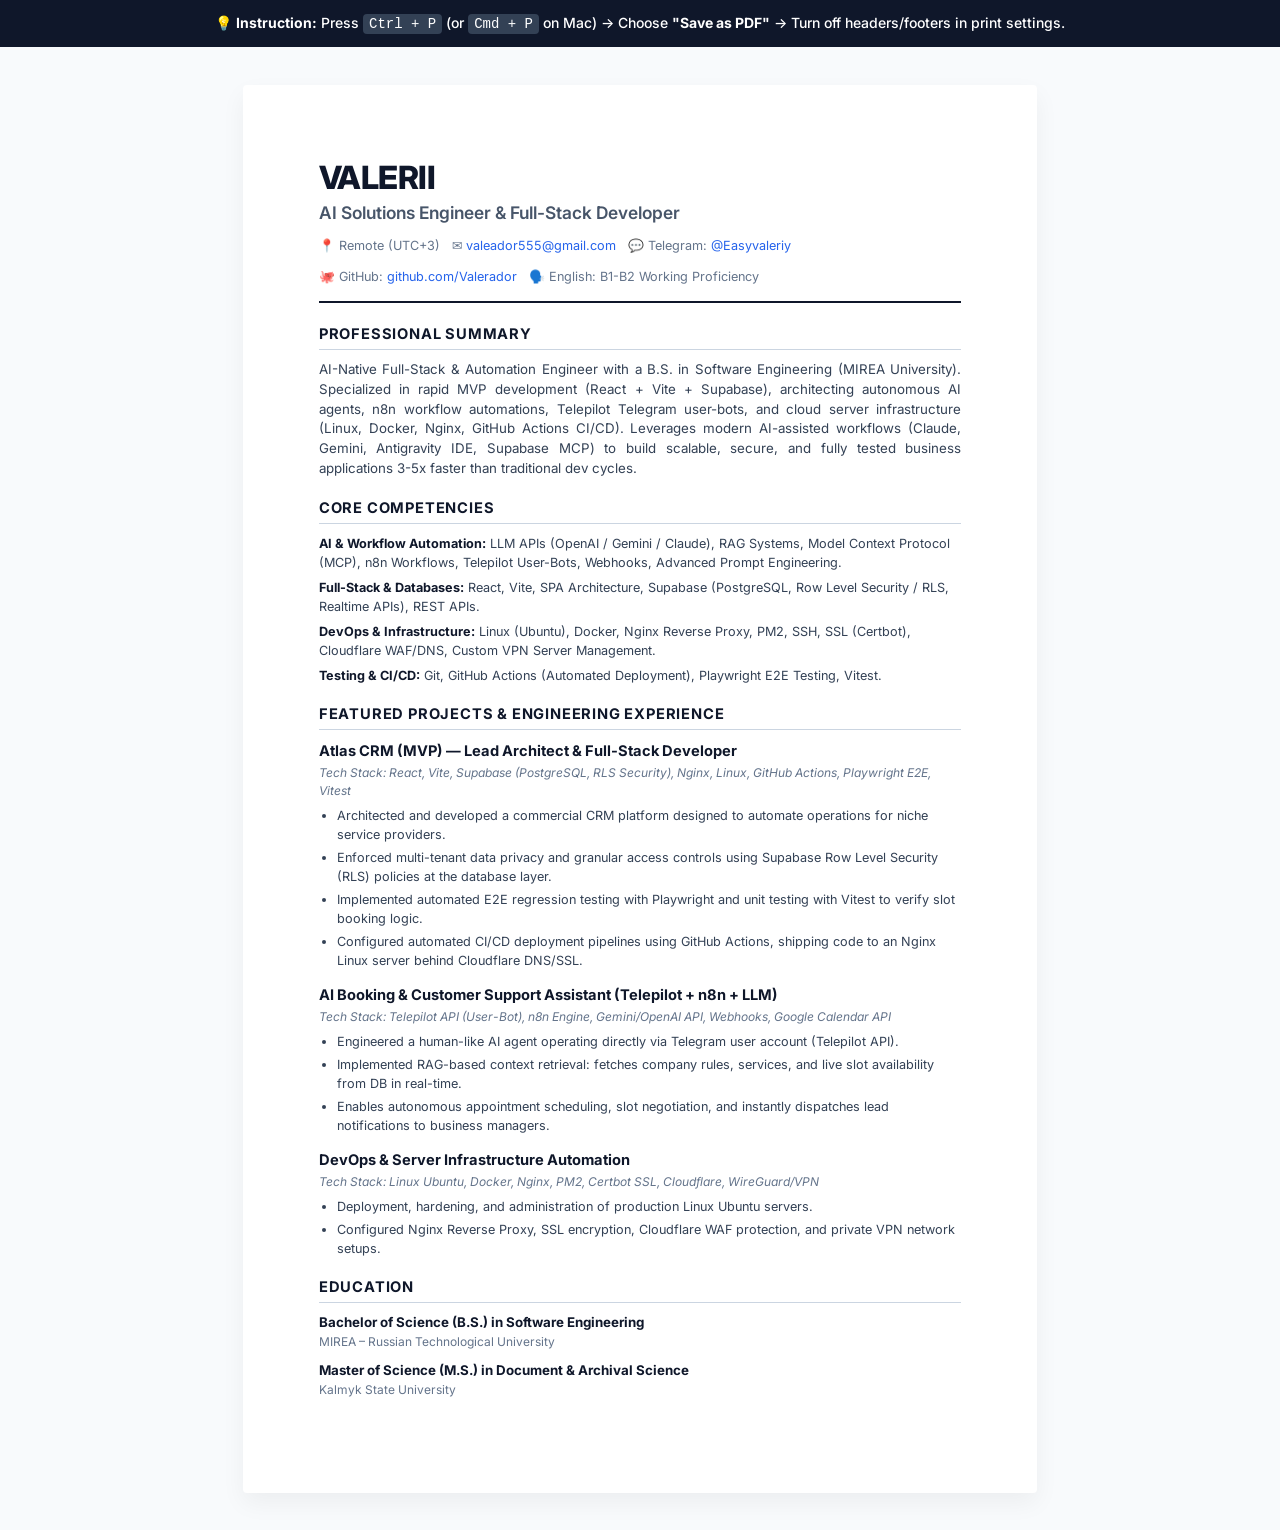
==== resume_printable.html @ de1f5f8e "feat: complete interactive portfolio website with 3D particle cube, black hole gravitational lensing" ====
<!DOCTYPE html>
<html lang="en">
<head>
    <meta charset="UTF-8">
    <meta name="viewport" content="width=device-width, initial-scale=1.0">
    <title>Valerii - AI Solutions & Automation Engineer CV</title>
    <!-- Google Fonts -->
    <link rel="preconnect" href="https://fonts.googleapis.com">
    <link rel="preconnect" href="https://fonts.gstatic.com" crossorigin>
    <link href="https://fonts.googleapis.com/css2?family=Inter:wght@400;500;600;700;800&display=swap" rel="stylesheet">
    <style>
        /* Base Styles for Screen & Print */
        * {
            box-sizing: border-box;
            margin: 0;
            padding: 0;
        }

        body {
            font-family: 'Inter', system-ui, -apple-system, sans-serif;
            color: #1E293B;
            background-color: #F8FAFC;
            line-height: 1.5;
            font-size: 10.5pt;
        }

        /* Printable Sheet Simulation on Screen */
        .page {
            width: 210mm;
            min-height: 297mm;
            padding: 20mm;
            margin: 10mm auto;
            background: #FFFFFF;
            box-shadow: 0 10px 25px rgba(0, 0, 0, 0.05);
            border-radius: 4px;
        }

        /* Header Section */
        .header {
            margin-bottom: 20px;
            border-bottom: 2px solid #0F172A;
            padding-bottom: 15px;
        }

        .name {
            font-size: 24pt;
            font-weight: 800;
            color: #0F172A;
            letter-spacing: -0.5px;
            line-height: 1.1;
        }

        .role {
            font-size: 13pt;
            font-weight: 600;
            color: #475569;
            margin-top: 4px;
        }

        .contact-bar {
            display: flex;
            flex-wrap: wrap;
            gap: 12px;
            font-size: 9.5pt;
            color: #64748B;
            margin-top: 10px;
        }

        .contact-item {
            display: flex;
            align-items: center;
            gap: 4px;
        }

        .contact-item a {
            color: #2563EB;
            text-decoration: none;
        }

        .contact-item a:hover {
            text-decoration: underline;
        }

        /* Sections */
        .section {
            margin-bottom: 18px;
        }

        .section-title {
            font-size: 11pt;
            font-weight: 700;
            text-transform: uppercase;
            letter-spacing: 0.8px;
            color: #0F172A;
            border-bottom: 1.5px solid #CBD5E1;
            padding-bottom: 4px;
            margin-bottom: 10px;
        }

        .summary-text {
            color: #334155;
            font-size: 10pt;
            text-align: justify;
        }

        /* Skills Grid */
        .skills-list {
            list-style: none;
            display: flex;
            flex-direction: column;
            gap: 6px;
        }

        .skills-list li {
            font-size: 9.5pt;
            color: #334155;
        }

        .skills-list strong {
            color: #0F172A;
        }

        /* Projects & Experience */
        .project-item {
            margin-bottom: 14px;
        }

        .project-header {
            display: flex;
            justify-content: space-between;
            align-items: baseline;
        }

        .project-title {
            font-size: 11pt;
            font-weight: 700;
            color: #0F172A;
        }

        .project-tech {
            font-size: 9pt;
            color: #64748B;
            font-style: italic;
            margin-top: 2px;
        }

        .project-bullets {
            margin-top: 6px;
            padding-left: 18px;
            color: #334155;
            font-size: 9.5pt;
        }

        .project-bullets li {
            margin-bottom: 4px;
        }

        /* Education */
        .edu-item {
            margin-bottom: 10px;
        }

        .edu-title {
            font-weight: 700;
            color: #0F172A;
            font-size: 10pt;
        }

        .edu-sub {
            color: #64748B;
            font-size: 9pt;
        }

        /* Print Specific Setup */
        @media print {
            body {
                background: none;
            }
            .page {
                width: 100%;
                margin: 0;
                padding: 12mm 15mm;
                box-shadow: none;
                border-radius: 0;
            }
            .no-print {
                display: none !important;
            }
        }
    </style>
</head>
<body>

    <!-- Printable Instructions Bar (hidden when printing) -->
    <div class="no-print" style="background: #0F172A; color: #FFFFFF; padding: 12px; text-align: center; font-size: 14px; font-weight: 500;">
        💡 <strong>Instruction:</strong> Press <kbd style="background: #334155; padding: 2px 6px; border-radius: 4px;">Ctrl + P</kbd> (or <kbd style="background: #334155; padding: 2px 6px; border-radius: 4px;">Cmd + P</kbd> on Mac) → Choose <strong>"Save as PDF"</strong> → Turn off headers/footers in print settings.
    </div>

    <div class="page">
        <!-- HEADER -->
        <header class="header">
            <h1 class="name">VALERII</h1>
            <div class="role">AI Solutions Engineer & Full-Stack Developer</div>
            <div class="contact-bar">
                <span class="contact-item">📍 Remote (UTC+3)</span>
                <span class="contact-item">✉️ <a href="mailto:valeador555@gmail.com">valeador555@gmail.com</a></span>
                <span class="contact-item">💬 Telegram: <a href="https://t.me/Easyvaleriy" target="_blank">@Easyvaleriy</a></span>
                <span class="contact-item">🐙 GitHub: <a href="https://github.com/Valerador" target="_blank">github.com/Valerador</a></span>
                <span class="contact-item">🗣️ English: B1-B2 Working Proficiency</span>
            </div>
        </header>

        <!-- SUMMARY -->
        <section class="section">
            <h2 class="section-title">Professional Summary</h2>
            <p class="summary-text">
                AI-Native Full-Stack & Automation Engineer with a B.S. in Software Engineering (MIREA University). Specialized in rapid MVP development (React + Vite + Supabase), architecting autonomous AI agents, n8n workflow automations, Telepilot Telegram user-bots, and cloud server infrastructure (Linux, Docker, Nginx, GitHub Actions CI/CD). Leverages modern AI-assisted workflows (Claude, Gemini, Antigravity IDE, Supabase MCP) to build scalable, secure, and fully tested business applications 3-5x faster than traditional dev cycles.
            </p>
        </section>

        <!-- COMPETENCIES -->
        <section class="section">
            <h2 class="section-title">Core Competencies</h2>
            <ul class="skills-list">
                <li><strong>AI & Workflow Automation:</strong> LLM APIs (OpenAI / Gemini / Claude), RAG Systems, Model Context Protocol (MCP), n8n Workflows, Telepilot User-Bots, Webhooks, Advanced Prompt Engineering.</li>
                <li><strong>Full-Stack & Databases:</strong> React, Vite, SPA Architecture, Supabase (PostgreSQL, Row Level Security / RLS, Realtime APIs), REST APIs.</li>
                <li><strong>DevOps & Infrastructure:</strong> Linux (Ubuntu), Docker, Nginx Reverse Proxy, PM2, SSH, SSL (Certbot), Cloudflare WAF/DNS, Custom VPN Server Management.</li>
                <li><strong>Testing & CI/CD:</strong> Git, GitHub Actions (Automated Deployment), Playwright E2E Testing, Vitest.</li>
            </ul>
        </section>

        <!-- PROJECTS & EXPERIENCE -->
        <section class="section">
            <h2 class="section-title">Featured Projects & Engineering Experience</h2>

            <div class="project-item">
                <div class="project-header">
                    <div class="project-title">Atlas CRM (MVP) — Lead Architect & Full-Stack Developer</div>
                </div>
                <div class="project-tech">Tech Stack: React, Vite, Supabase (PostgreSQL, RLS Security), Nginx, Linux, GitHub Actions, Playwright E2E, Vitest</div>
                <ul class="project-bullets">
                    <li>Architected and developed a commercial CRM platform designed to automate operations for niche service providers.</li>
                    <li>Enforced multi-tenant data privacy and granular access controls using Supabase Row Level Security (RLS) policies at the database layer.</li>
                    <li>Implemented automated E2E regression testing with Playwright and unit testing with Vitest to verify slot booking logic.</li>
                    <li>Configured automated CI/CD deployment pipelines using GitHub Actions, shipping code to an Nginx Linux server behind Cloudflare DNS/SSL.</li>
                </ul>
            </div>

            <div class="project-item">
                <div class="project-header">
                    <div class="project-title">AI Booking & Customer Support Assistant (Telepilot + n8n + LLM)</div>
                </div>
                <div class="project-tech">Tech Stack: Telepilot API (User-Bot), n8n Engine, Gemini/OpenAI API, Webhooks, Google Calendar API</div>
                <ul class="project-bullets">
                    <li>Engineered a human-like AI agent operating directly via Telegram user account (Telepilot API).</li>
                    <li>Implemented RAG-based context retrieval: fetches company rules, services, and live slot availability from DB in real-time.</li>
                    <li>Enables autonomous appointment scheduling, slot negotiation, and instantly dispatches lead notifications to business managers.</li>
                </ul>
            </div>

            <div class="project-item">
                <div class="project-header">
                    <div class="project-title">DevOps & Server Infrastructure Automation</div>
                </div>
                <div class="project-tech">Tech Stack: Linux Ubuntu, Docker, Nginx, PM2, Certbot SSL, Cloudflare, WireGuard/VPN</div>
                <ul class="project-bullets">
                    <li>Deployment, hardening, and administration of production Linux Ubuntu servers.</li>
                    <li>Configured Nginx Reverse Proxy, SSL encryption, Cloudflare WAF protection, and private VPN network setups.</li>
                </ul>
            </div>
        </section>

        <!-- EDUCATION -->
        <section class="section">
            <h2 class="section-title">Education</h2>
            <div class="edu-item">
                <div class="edu-title">Bachelor of Science (B.S.) in Software Engineering</div>
                <div class="edu-sub">MIREA – Russian Technological University</div>
            </div>
            <div class="edu-item">
                <div class="edu-title">Master of Science (M.S.) in Document & Archival Science</div>
                <div class="edu-sub">Kalmyk State University</div>
            </div>
        </section>
    </div>

</body>
</html>
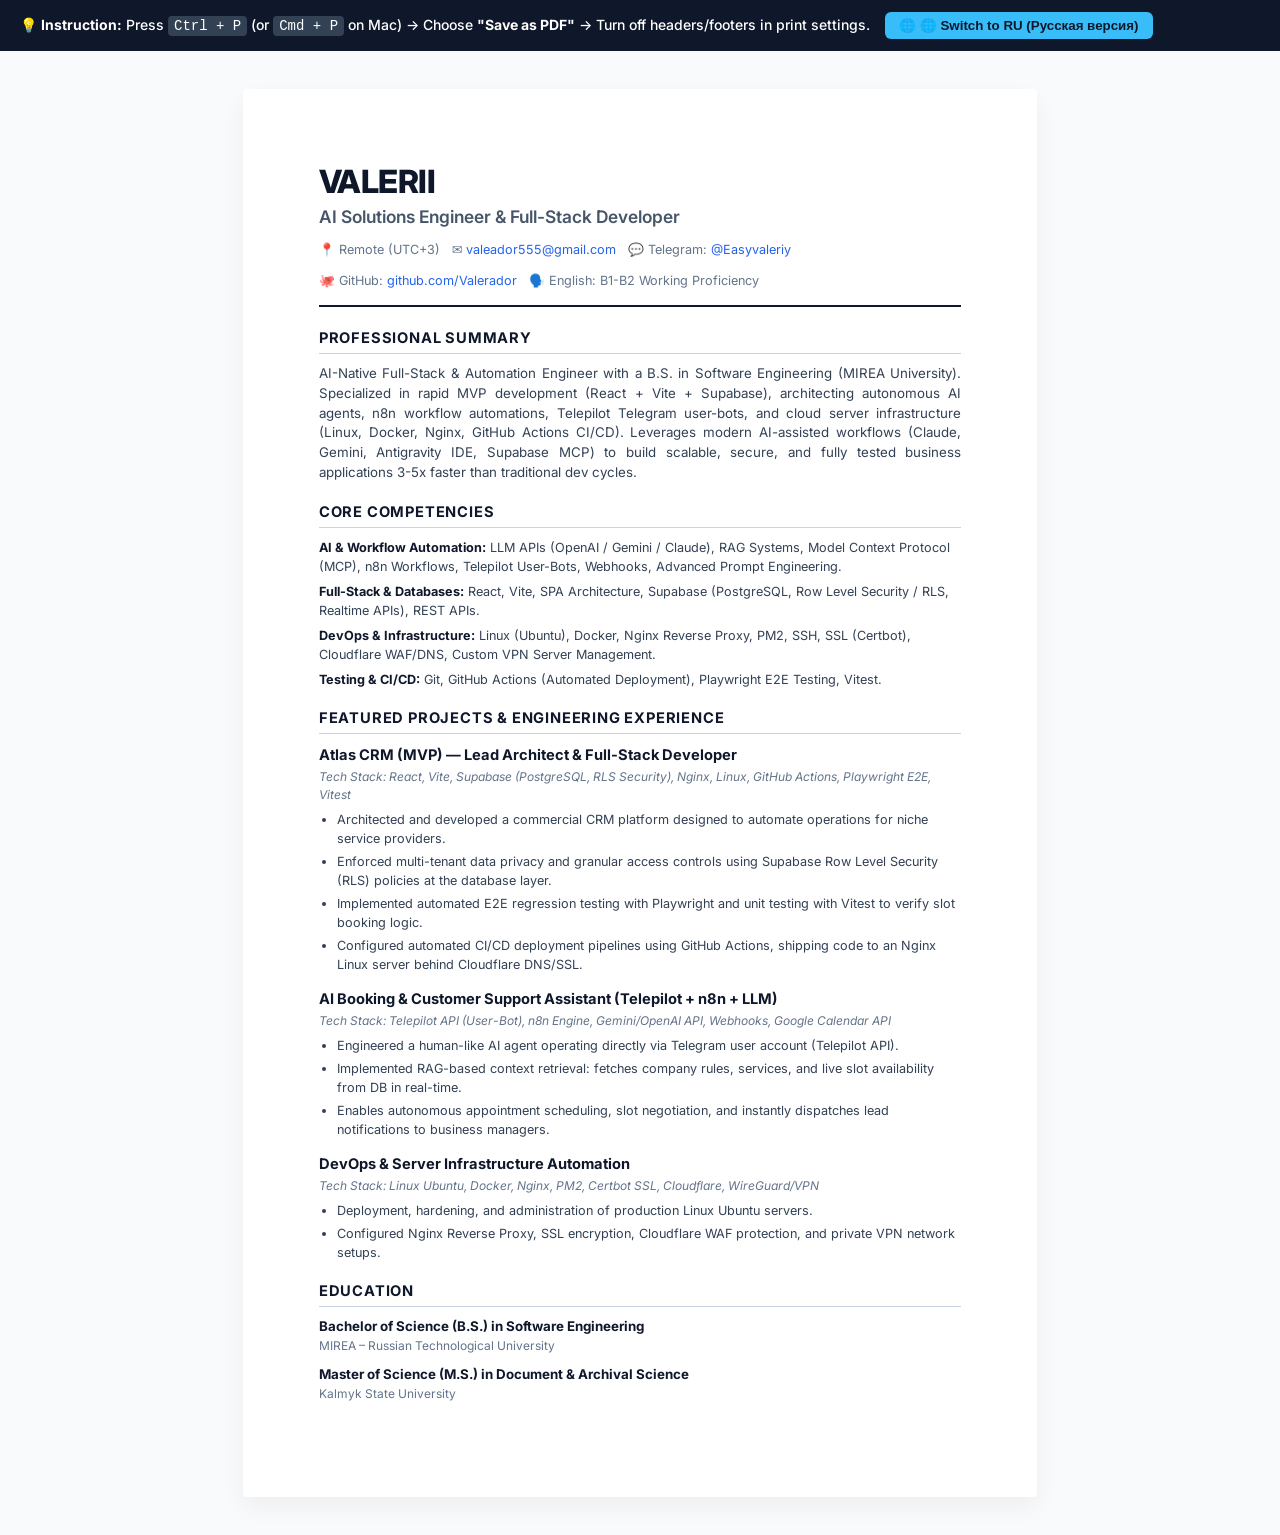
==== commit f1e49e74: "feat(cv): make PDF printable resume language dynamic based on site language (RU/EN)" ====
--- a/resume_printable.html
+++ b/resume_printable.html
@@ -3,7 +3,7 @@
 <head>
     <meta charset="UTF-8">
     <meta name="viewport" content="width=device-width, initial-scale=1.0">
-    <title>Valerii - AI Solutions & Automation Engineer CV</title>
+    <title>Valerii - AI Solutions & Full-Stack Engineer CV</title>
     <!-- Google Fonts -->
     <link rel="preconnect" href="https://fonts.googleapis.com">
     <link rel="preconnect" href="https://fonts.gstatic.com" crossorigin>
@@ -191,37 +191,42 @@
 </head>
 <body>
 
-    <!-- Printable Instructions Bar (hidden when printing) -->
-    <div class="no-print" style="background: #0F172A; color: #FFFFFF; padding: 12px; text-align: center; font-size: 14px; font-weight: 500;">
-        💡 <strong>Instruction:</strong> Press <kbd style="background: #334155; padding: 2px 6px; border-radius: 4px;">Ctrl + P</kbd> (or <kbd style="background: #334155; padding: 2px 6px; border-radius: 4px;">Cmd + P</kbd> on Mac) → Choose <strong>"Save as PDF"</strong> → Turn off headers/footers in print settings.
+    <!-- Printable Instructions & Language Bar (hidden when printing) -->
+    <div class="no-print" style="background: #0F172A; color: #FFFFFF; padding: 12px 20px; display: flex; align-items: center; justify-between: space-between; gap: 15px; font-size: 14px; font-weight: 500;">
+        <div id="print-instruction">
+            💡 <strong>Instruction:</strong> Press <kbd style="background: #334155; padding: 2px 6px; border-radius: 4px;">Ctrl + P</kbd> (or <kbd style="background: #334155; padding: 2px 6px; border-radius: 4px;">Cmd + P</kbd> on Mac) → Choose <strong>"Save as PDF"</strong> → Turn off headers/footers in print settings.
+        </div>
+        <button onclick="toggleCvLanguage()" style="background: #38BDF8; color: #0F172A; border: none; padding: 6px 14px; border-radius: 6px; font-weight: 700; cursor: pointer; white-space: nowrap; transition: opacity 0.2s;">
+            🌐 <span id="cv-lang-btn-text">Language: EN (Switch to RU)</span>
+        </button>
     </div>
 
     <div class="page">
         <!-- HEADER -->
         <header class="header">
-            <h1 class="name">VALERII</h1>
-            <div class="role">AI Solutions Engineer & Full-Stack Developer</div>
+            <h1 class="name" id="cv-name">VALERII</h1>
+            <div class="role" id="cv-role">AI Solutions Engineer & Full-Stack Developer</div>
             <div class="contact-bar">
-                <span class="contact-item">📍 Remote (UTC+3)</span>
+                <span class="contact-item" id="cv-location">📍 Remote (UTC+3)</span>
                 <span class="contact-item">✉️ <a href="mailto:valeador555@gmail.com">valeador555@gmail.com</a></span>
                 <span class="contact-item">💬 Telegram: <a href="https://t.me/Easyvaleriy" target="_blank">@Easyvaleriy</a></span>
                 <span class="contact-item">🐙 GitHub: <a href="https://github.com/Valerador" target="_blank">github.com/Valerador</a></span>
-                <span class="contact-item">🗣️ English: B1-B2 Working Proficiency</span>
+                <span class="contact-item" id="cv-lang-prof">🗣️ English: B1-B2 Working Proficiency</span>
             </div>
         </header>
 
         <!-- SUMMARY -->
         <section class="section">
-            <h2 class="section-title">Professional Summary</h2>
-            <p class="summary-text">
+            <h2 class="section-title" id="cv-stitle-summary">Professional Summary</h2>
+            <p class="summary-text" id="cv-summary-text">
                 AI-Native Full-Stack & Automation Engineer with a B.S. in Software Engineering (MIREA University). Specialized in rapid MVP development (React + Vite + Supabase), architecting autonomous AI agents, n8n workflow automations, Telepilot Telegram user-bots, and cloud server infrastructure (Linux, Docker, Nginx, GitHub Actions CI/CD). Leverages modern AI-assisted workflows (Claude, Gemini, Antigravity IDE, Supabase MCP) to build scalable, secure, and fully tested business applications 3-5x faster than traditional dev cycles.
             </p>
         </section>
 
         <!-- COMPETENCIES -->
         <section class="section">
-            <h2 class="section-title">Core Competencies</h2>
-            <ul class="skills-list">
+            <h2 class="section-title" id="cv-stitle-comp">Core Competencies</h2>
+            <ul class="skills-list" id="cv-skills-list">
                 <li><strong>AI & Workflow Automation:</strong> LLM APIs (OpenAI / Gemini / Claude), RAG Systems, Model Context Protocol (MCP), n8n Workflows, Telepilot User-Bots, Webhooks, Advanced Prompt Engineering.</li>
                 <li><strong>Full-Stack & Databases:</strong> React, Vite, SPA Architecture, Supabase (PostgreSQL, Row Level Security / RLS, Realtime APIs), REST APIs.</li>
                 <li><strong>DevOps & Infrastructure:</strong> Linux (Ubuntu), Docker, Nginx Reverse Proxy, PM2, SSH, SSL (Certbot), Cloudflare WAF/DNS, Custom VPN Server Management.</li>
@@ -231,14 +236,14 @@
 
         <!-- PROJECTS & EXPERIENCE -->
         <section class="section">
-            <h2 class="section-title">Featured Projects & Engineering Experience</h2>
+            <h2 class="section-title" id="cv-stitle-projects">Featured Projects & Engineering Experience</h2>
 
             <div class="project-item">
                 <div class="project-header">
-                    <div class="project-title">Atlas CRM (MVP) — Lead Architect & Full-Stack Developer</div>
-                </div>
-                <div class="project-tech">Tech Stack: React, Vite, Supabase (PostgreSQL, RLS Security), Nginx, Linux, GitHub Actions, Playwright E2E, Vitest</div>
-                <ul class="project-bullets">
+                    <div class="project-title" id="cv-p1-title">Atlas CRM (MVP) — Lead Architect & Full-Stack Developer</div>
+                </div>
+                <div class="project-tech" id="cv-p1-tech">Tech Stack: React, Vite, Supabase (PostgreSQL, RLS Security), Nginx, Linux, GitHub Actions, Playwright E2E, Vitest</div>
+                <ul class="project-bullets" id="cv-p1-bullets">
                     <li>Architected and developed a commercial CRM platform designed to automate operations for niche service providers.</li>
                     <li>Enforced multi-tenant data privacy and granular access controls using Supabase Row Level Security (RLS) policies at the database layer.</li>
                     <li>Implemented automated E2E regression testing with Playwright and unit testing with Vitest to verify slot booking logic.</li>
@@ -248,10 +253,10 @@
 
             <div class="project-item">
                 <div class="project-header">
-                    <div class="project-title">AI Booking & Customer Support Assistant (Telepilot + n8n + LLM)</div>
-                </div>
-                <div class="project-tech">Tech Stack: Telepilot API (User-Bot), n8n Engine, Gemini/OpenAI API, Webhooks, Google Calendar API</div>
-                <ul class="project-bullets">
+                    <div class="project-title" id="cv-p2-title">AI Booking & Customer Support Assistant (Telepilot + n8n + LLM)</div>
+                </div>
+                <div class="project-tech" id="cv-p2-tech">Tech Stack: Telepilot API (User-Bot), n8n Engine, Gemini/OpenAI API, Webhooks, Google Calendar API</div>
+                <ul class="project-bullets" id="cv-p2-bullets">
                     <li>Engineered a human-like AI agent operating directly via Telegram user account (Telepilot API).</li>
                     <li>Implemented RAG-based context retrieval: fetches company rules, services, and live slot availability from DB in real-time.</li>
                     <li>Enables autonomous appointment scheduling, slot negotiation, and instantly dispatches lead notifications to business managers.</li>
@@ -260,10 +265,10 @@
 
             <div class="project-item">
                 <div class="project-header">
-                    <div class="project-title">DevOps & Server Infrastructure Automation</div>
-                </div>
-                <div class="project-tech">Tech Stack: Linux Ubuntu, Docker, Nginx, PM2, Certbot SSL, Cloudflare, WireGuard/VPN</div>
-                <ul class="project-bullets">
+                    <div class="project-title" id="cv-p3-title">DevOps & Server Infrastructure Automation</div>
+                </div>
+                <div class="project-tech" id="cv-p3-tech">Tech Stack: Linux Ubuntu, Docker, Nginx, PM2, Certbot SSL, Cloudflare, WireGuard/VPN</div>
+                <ul class="project-bullets" id="cv-p3-bullets">
                     <li>Deployment, hardening, and administration of production Linux Ubuntu servers.</li>
                     <li>Configured Nginx Reverse Proxy, SSL encryption, Cloudflare WAF protection, and private VPN network setups.</li>
                 </ul>
@@ -272,17 +277,169 @@
 
         <!-- EDUCATION -->
         <section class="section">
-            <h2 class="section-title">Education</h2>
-            <div class="edu-item">
-                <div class="edu-title">Bachelor of Science (B.S.) in Software Engineering</div>
-                <div class="edu-sub">MIREA – Russian Technological University</div>
-            </div>
-            <div class="edu-item">
-                <div class="edu-title">Master of Science (M.S.) in Document & Archival Science</div>
-                <div class="edu-sub">Kalmyk State University</div>
+            <h2 class="section-title" id="cv-stitle-edu">Education</h2>
+            <div id="cv-edu-content">
+                <div class="edu-item">
+                    <div class="edu-title">Bachelor of Science (B.S.) in Software Engineering</div>
+                    <div class="edu-sub">MIREA – Russian Technological University</div>
+                </div>
+                <div class="edu-item">
+                    <div class="edu-title">Master of Science (M.S.) in Document & Archival Science</div>
+                    <div class="edu-sub">Kalmyk State University</div>
+                </div>
             </div>
         </section>
     </div>
 
+    <script>
+        const cvData = {
+            EN: {
+                title: "Valerii - AI Solutions & Full-Stack Engineer CV",
+                printInst: '💡 <strong>Instruction:</strong> Press <kbd style="background: #334155; padding: 2px 6px; border-radius: 4px;">Ctrl + P</kbd> (or <kbd style="background: #334155; padding: 2px 6px; border-radius: 4px;">Cmd + P</kbd> on Mac) → Choose <strong>"Save as PDF"</strong> → Turn off headers/footers in print settings.',
+                btnText: '🌐 Switch to RU (Русская версия)',
+                name: 'VALERII',
+                role: 'AI Solutions Engineer & Full-Stack Developer',
+                location: '📍 Remote (UTC+3)',
+                langProf: '🗣️ English: B1-B2 Working Proficiency',
+                stitleSummary: 'Professional Summary',
+                summaryText: 'AI-Native Full-Stack & Automation Engineer with a B.S. in Software Engineering (MIREA University). Specialized in rapid MVP development (React + Vite + Supabase), architecting autonomous AI agents, n8n workflow automations, Telepilot Telegram user-bots, and cloud server infrastructure (Linux, Docker, Nginx, GitHub Actions CI/CD). Leverages modern AI-assisted workflows (Claude, Gemini, Antigravity IDE, Supabase MCP) to build scalable, secure, and fully tested business applications 3-5x faster than traditional dev cycles.',
+                stitleComp: 'Core Competencies',
+                skills: [
+                    '<strong>AI & Workflow Automation:</strong> LLM APIs (OpenAI / Gemini / Claude), RAG Systems, Model Context Protocol (MCP), n8n Workflows, Telepilot User-Bots, Webhooks, Advanced Prompt Engineering.',
+                    '<strong>Full-Stack & Databases:</strong> React, Vite, SPA Architecture, Supabase (PostgreSQL, Row Level Security / RLS, Realtime APIs), REST APIs.',
+                    '<strong>DevOps & Infrastructure:</strong> Linux (Ubuntu), Docker, Nginx Reverse Proxy, PM2, SSH, SSL (Certbot), Cloudflare WAF/DNS, Custom VPN Server Management.',
+                    '<strong>Testing & CI/CD:</strong> Git, GitHub Actions (Automated Deployment), Playwright E2E Testing, Vitest.'
+                ],
+                stitleProjects: 'Featured Projects & Engineering Experience',
+                p1Title: 'Atlas CRM (MVP) — Lead Architect & Full-Stack Developer',
+                p1Tech: 'Tech Stack: React, Vite, Supabase (PostgreSQL, RLS Security), Nginx, Linux, GitHub Actions, Playwright E2E, Vitest',
+                p1Bullets: [
+                    'Architected and developed a commercial CRM platform designed to automate operations for niche service providers.',
+                    'Enforced multi-tenant data privacy and granular access controls using Supabase Row Level Security (RLS) policies at the database layer.',
+                    'Implemented automated E2E regression testing with Playwright and unit testing with Vitest to verify slot booking logic.',
+                    'Configured automated CI/CD deployment pipelines using GitHub Actions, shipping code to an Nginx Linux server behind Cloudflare DNS/SSL.'
+                ],
+                p2Title: 'AI Booking & Customer Support Assistant (Telepilot + n8n + LLM)',
+                p2Tech: 'Tech Stack: Telepilot API (User-Bot), n8n Engine, Gemini/OpenAI API, Webhooks, Google Calendar API',
+                p2Bullets: [
+                    'Engineered a human-like AI agent operating directly via Telegram user account (Telepilot API).',
+                    'Implemented RAG-based context retrieval: fetches company rules, services, and live slot availability from DB in real-time.',
+                    'Enables autonomous appointment scheduling, slot negotiation, and instantly dispatches lead notifications to business managers.'
+                ],
+                p3Title: 'DevOps & Server Infrastructure Automation',
+                p3Tech: 'Tech Stack: Linux Ubuntu, Docker, Nginx, PM2, Certbot SSL, Cloudflare, WireGuard/VPN',
+                p3Bullets: [
+                    'Deployment, hardening, and administration of production Linux Ubuntu servers.',
+                    'Configured Nginx Reverse Proxy, SSL encryption, Cloudflare WAF protection, and private VPN network setups.'
+                ],
+                stitleEdu: 'Education',
+                edu: [
+                    { title: 'Bachelor of Science (B.S.) in Software Engineering', sub: 'MIREA – Russian Technological University' },
+                    { title: 'Master of Science (M.S.) in Document & Archival Science', sub: 'Kalmyk State University' }
+                ]
+            },
+            RU: {
+                title: "Валерий - AI & Full-Stack Разработчик Резюме CV",
+                printInst: '💡 <strong>Инструкция:</strong> Нажмите <kbd style="background: #334155; padding: 2px 6px; border-radius: 4px;">Ctrl + P</kbd> (или <kbd style="background: #334155; padding: 2px 6px; border-radius: 4px;">Cmd + P</kbd> на Mac) → Выберите <strong>"Сохранить как PDF"</strong> → Отключите верхние/нижние колонтитулы.',
+                btnText: '🌐 Switch to EN (English version)',
+                name: 'ВАЛЕРИЙ',
+                role: 'AI Solutions Engineer & Full-Stack Разработчик',
+                location: '📍 Удаленно (UTC+3)',
+                langProf: '🗣️ Английский язык: B1-B2 Working Proficiency',
+                stitleSummary: 'О себе и квалификации',
+                summaryText: 'Full-stack & AI-разработчик с высшим профильным образованием (МИРЭА, Программная инженерия). Специализируется на быстрой разработке MVP-систем (React + Vite + Supabase), проектировании автономных ИИ-агентов, n8n-пайплайнов автоматизации, Telepilot Telegram-юзерботов и серверной инфраструктуры (Linux, Docker, Nginx, GitHub Actions CI/CD). Активно использует современные ИИ-ассистенты (Claude, Gemini, Antigravity IDE, Supabase MCP) для создания масштабируемых, защищенных и покрытых тестами бизнес-приложений в 3-5 раз быстрее традиционной разработки.',
+                stitleComp: 'Ключевые компетенции',
+                skills: [
+                    '<strong>ИИ и Автоматизация:</strong> LLM APIs (OpenAI / Gemini / Claude), RAG-системы, Model Context Protocol (MCP), n8n Workflows, Telepilot User-Bots, Webhooks, Промпт-инжиниринг.',
+                    '<strong>Full-Stack и СУБД:</strong> React, Vite, SPA Архитектура, Supabase (PostgreSQL, Row Level Security / RLS, Realtime APIs), REST APIs.',
+                    '<strong>DevOps и Инфраструктура:</strong> Linux (Ubuntu), Docker, Nginx Reverse Proxy, PM2, SSH, SSL (Certbot), Cloudflare WAF/DNS, Настройка VPN-серверов.',
+                    '<strong>Тестирование и CI/CD:</strong> Git, GitHub Actions (Автоматический деплой), Playwright E2E Тестирование, Vitest.'
+                ],
+                stitleProjects: 'Коммерческие проекты и опыт разработки',
+                p1Title: 'Atlas CRM (MVP) — Ведущий архитектор & Full-Stack разработчик',
+                p1Tech: 'Стек: React, Vite, Supabase (PostgreSQL, RLS), Nginx, Linux, GitHub Actions, Playwright E2E, Vitest',
+                p1Bullets: [
+                    'Спроектировал и разработал коммерческую CRM-платформу для автоматизации процессов в нишевых сервисных компаниях.',
+                    'Реализовал строгое разграничение прав доступа к данным с помощью полисов Supabase Row Level Security (RLS) на уровне СУБД.',
+                    'Настроил автоматические сквозные тесты (E2E) с Playwright и юнит-тесты Vitest для проверки логики онлайн-записи.',
+                    'Автоматизировал CI/CD деплой через GitHub Actions на Linux-сервер Nginx под защитой Cloudflare DNS/SSL.'
+                ],
+                p2Title: 'ИИ-Бот Онлайн-Записи и Консультации (Telepilot + n8n + LLM)',
+                p2Tech: 'Стек: Telepilot API (User-Bot), n8n Engine, Gemini/OpenAI API, Webhooks, Google Calendar API',
+                p2Bullets: [
+                    'Создал умного ИИ-агента, ведущего диалоги от лица Telegram-аккаунта (Telepilot API).',
+                    'Внедрил извлечение контекста RAG: бот извлекает правила компании, прайс-лист и свободные слоты из СУБД в режиме реального времени.',
+                    'Реализовал автономное согласование времени записи и автоматическую отправку уведомлений менеджерам.'
+                ],
+                p3Title: 'DevOps & Автоматизация Серверной Инфраструктуры',
+                p3Tech: 'Стек: Linux Ubuntu, Docker, Nginx, PM2, Certbot SSL, Cloudflare, WireGuard/VPN',
+                p3Bullets: [
+                    'Развертывание, защита и администрирование Linux Ubuntu серверов.',
+                    'Конфигурация Nginx Reverse Proxy, SSL-шифрования, проксирования Cloudflare WAF и защищенных VPN-сетей.'
+                ],
+                stitleEdu: 'Образование',
+                edu: [
+                    { title: 'Бакалавр техники и технологий (09.03.04 Программная инженерия)', sub: 'МИРЭА – Российский технологический университет' },
+                    { title: 'Магистр (Документоведение и архивоведение)', sub: 'Калмыцкий государственный университет' }
+                ]
+            }
+        };
+
+        let activeCvLang = 'EN';
+
+        function renderCvLanguage(lang) {
+            activeCvLang = lang;
+            const data = cvData[lang];
+            document.title = data.title;
+            document.getElementById('print-instruction').innerHTML = data.printInst;
+            document.getElementById('cv-lang-btn-text').textContent = data.btnText;
+            document.getElementById('cv-name').textContent = data.name;
+            document.getElementById('cv-role').textContent = data.role;
+            document.getElementById('cv-location').textContent = data.location;
+            document.getElementById('cv-lang-prof').textContent = data.langProf;
+
+            document.getElementById('cv-stitle-summary').textContent = data.stitleSummary;
+            document.getElementById('cv-summary-text').textContent = data.summaryText;
+
+            document.getElementById('cv-stitle-comp').textContent = data.stitleComp;
+            const skillsUl = document.getElementById('cv-skills-list');
+            skillsUl.innerHTML = data.skills.map(s => `<li>${s}</li>`).join('');
+
+            document.getElementById('cv-stitle-projects').textContent = data.stitleProjects;
+            document.getElementById('cv-p1-title').textContent = data.p1Title;
+            document.getElementById('cv-p1-tech').textContent = data.p1Tech;
+            document.getElementById('cv-p1-bullets').innerHTML = data.p1Bullets.map(b => `<li>${b}</li>`).join('');
+
+            document.getElementById('cv-p2-title').textContent = data.p2Title;
+            document.getElementById('cv-p2-tech').textContent = data.p2Tech;
+            document.getElementById('cv-p2-bullets').innerHTML = data.p2Bullets.map(b => `<li>${b}</li>`).join('');
+
+            document.getElementById('cv-p3-title').textContent = data.p3Title;
+            document.getElementById('cv-p3-tech').textContent = data.p3Tech;
+            document.getElementById('cv-p3-bullets').innerHTML = data.p3Bullets.map(b => `<li>${b}</li>`).join('');
+
+            document.getElementById('cv-stitle-edu').textContent = data.stitleEdu;
+            document.getElementById('cv-edu-content').innerHTML = data.edu.map(e => `
+                <div class="edu-item">
+                    <div class="edu-title">${e.title}</div>
+                    <div class="edu-sub">${e.sub}</div>
+                </div>
+            `).join('');
+        }
+
+        function toggleCvLanguage() {
+            const next = activeCvLang === 'EN' ? 'RU' : 'EN';
+            renderCvLanguage(next);
+        }
+
+        // Detect lang from URL parameter ?lang=RU or ?lang=EN
+        const urlParams = new URLSearchParams(window.location.search);
+        const urlLang = urlParams.get('lang');
+        if (urlLang === 'RU' || urlLang === 'EN') {
+            renderCvLanguage(urlLang);
+        } else {
+            renderCvLanguage('EN');
+        }
+    </script>
 </body>
 </html>
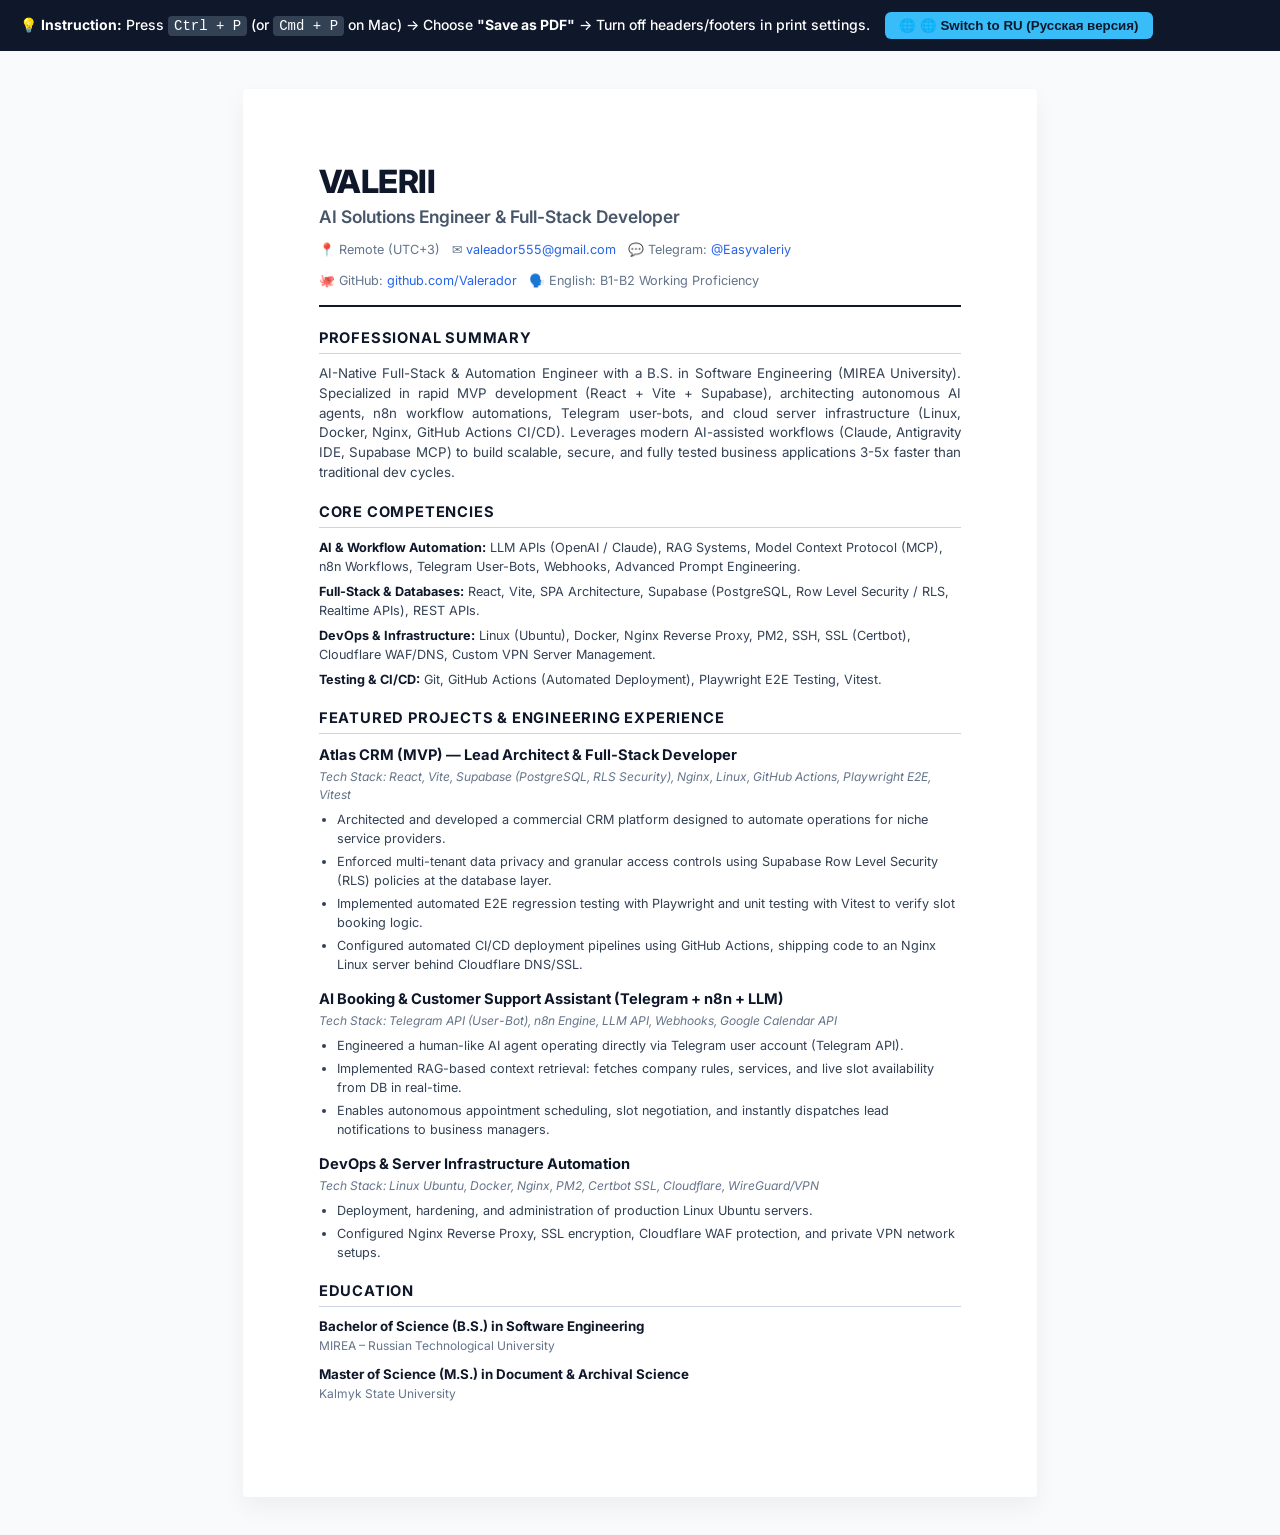
==== commit 09f43207: "09.09" ====
--- a/resume_printable.html
+++ b/resume_printable.html
@@ -219,7 +219,7 @@
         <section class="section">
             <h2 class="section-title" id="cv-stitle-summary">Professional Summary</h2>
             <p class="summary-text" id="cv-summary-text">
-                AI-Native Full-Stack & Automation Engineer with a B.S. in Software Engineering (MIREA University). Specialized in rapid MVP development (React + Vite + Supabase), architecting autonomous AI agents, n8n workflow automations, Telepilot Telegram user-bots, and cloud server infrastructure (Linux, Docker, Nginx, GitHub Actions CI/CD). Leverages modern AI-assisted workflows (Claude, Gemini, Antigravity IDE, Supabase MCP) to build scalable, secure, and fully tested business applications 3-5x faster than traditional dev cycles.
+                AI-Native Full-Stack & Automation Engineer with a B.S. in Software Engineering (MIREA University). Specialized in rapid MVP development (React + Vite + Supabase), architecting autonomous AI agents, n8n workflow automations, Telegram user-bots, and cloud server infrastructure (Linux, Docker, Nginx, GitHub Actions CI/CD). Leverages modern AI-assisted workflows (Claude, Antigravity IDE, Supabase MCP) to build scalable, secure, and fully tested business applications 3-5x faster than traditional dev cycles.
             </p>
         </section>
 
@@ -227,7 +227,7 @@
         <section class="section">
             <h2 class="section-title" id="cv-stitle-comp">Core Competencies</h2>
             <ul class="skills-list" id="cv-skills-list">
-                <li><strong>AI & Workflow Automation:</strong> LLM APIs (OpenAI / Gemini / Claude), RAG Systems, Model Context Protocol (MCP), n8n Workflows, Telepilot User-Bots, Webhooks, Advanced Prompt Engineering.</li>
+                <li><strong>AI & Workflow Automation:</strong> LLM APIs (OpenAI / Claude), RAG Systems, Model Context Protocol (MCP), n8n Workflows, Telegram User-Bots, Webhooks, Advanced Prompt Engineering.</li>
                 <li><strong>Full-Stack & Databases:</strong> React, Vite, SPA Architecture, Supabase (PostgreSQL, Row Level Security / RLS, Realtime APIs), REST APIs.</li>
                 <li><strong>DevOps & Infrastructure:</strong> Linux (Ubuntu), Docker, Nginx Reverse Proxy, PM2, SSH, SSL (Certbot), Cloudflare WAF/DNS, Custom VPN Server Management.</li>
                 <li><strong>Testing & CI/CD:</strong> Git, GitHub Actions (Automated Deployment), Playwright E2E Testing, Vitest.</li>
@@ -253,11 +253,11 @@
 
             <div class="project-item">
                 <div class="project-header">
-                    <div class="project-title" id="cv-p2-title">AI Booking & Customer Support Assistant (Telepilot + n8n + LLM)</div>
-                </div>
-                <div class="project-tech" id="cv-p2-tech">Tech Stack: Telepilot API (User-Bot), n8n Engine, Gemini/OpenAI API, Webhooks, Google Calendar API</div>
+                    <div class="project-title" id="cv-p2-title">AI Booking & Customer Support Assistant (Telegram + n8n + LLM)</div>
+                </div>
+                <div class="project-tech" id="cv-p2-tech">Tech Stack: Telegram API (User-Bot), n8n Engine, LLM API, Webhooks, Google Calendar API</div>
                 <ul class="project-bullets" id="cv-p2-bullets">
-                    <li>Engineered a human-like AI agent operating directly via Telegram user account (Telepilot API).</li>
+                    <li>Engineered a human-like AI agent operating directly via Telegram user account (Telegram API).</li>
                     <li>Implemented RAG-based context retrieval: fetches company rules, services, and live slot availability from DB in real-time.</li>
                     <li>Enables autonomous appointment scheduling, slot negotiation, and instantly dispatches lead notifications to business managers.</li>
                 </ul>
@@ -302,10 +302,10 @@
                 location: '📍 Remote (UTC+3)',
                 langProf: '🗣️ English: B1-B2 Working Proficiency',
                 stitleSummary: 'Professional Summary',
-                summaryText: 'AI-Native Full-Stack & Automation Engineer with a B.S. in Software Engineering (MIREA University). Specialized in rapid MVP development (React + Vite + Supabase), architecting autonomous AI agents, n8n workflow automations, Telepilot Telegram user-bots, and cloud server infrastructure (Linux, Docker, Nginx, GitHub Actions CI/CD). Leverages modern AI-assisted workflows (Claude, Gemini, Antigravity IDE, Supabase MCP) to build scalable, secure, and fully tested business applications 3-5x faster than traditional dev cycles.',
+                summaryText: 'AI-Native Full-Stack & Automation Engineer with a B.S. in Software Engineering (MIREA University). Specialized in rapid MVP development (React + Vite + Supabase), architecting autonomous AI agents, n8n workflow automations, Telegram user-bots, and cloud server infrastructure (Linux, Docker, Nginx, GitHub Actions CI/CD). Leverages modern AI-assisted workflows (Claude, Antigravity IDE, Supabase MCP) to build scalable, secure, and fully tested business applications 3-5x faster than traditional dev cycles.',
                 stitleComp: 'Core Competencies',
                 skills: [
-                    '<strong>AI & Workflow Automation:</strong> LLM APIs (OpenAI / Gemini / Claude), RAG Systems, Model Context Protocol (MCP), n8n Workflows, Telepilot User-Bots, Webhooks, Advanced Prompt Engineering.',
+                    '<strong>AI & Workflow Automation:</strong> LLM APIs (OpenAI / Claude), RAG Systems, Model Context Protocol (MCP), n8n Workflows, Telegram User-Bots, Webhooks, Advanced Prompt Engineering.',
                     '<strong>Full-Stack & Databases:</strong> React, Vite, SPA Architecture, Supabase (PostgreSQL, Row Level Security / RLS, Realtime APIs), REST APIs.',
                     '<strong>DevOps & Infrastructure:</strong> Linux (Ubuntu), Docker, Nginx Reverse Proxy, PM2, SSH, SSL (Certbot), Cloudflare WAF/DNS, Custom VPN Server Management.',
                     '<strong>Testing & CI/CD:</strong> Git, GitHub Actions (Automated Deployment), Playwright E2E Testing, Vitest.'
@@ -319,10 +319,10 @@
                     'Implemented automated E2E regression testing with Playwright and unit testing with Vitest to verify slot booking logic.',
                     'Configured automated CI/CD deployment pipelines using GitHub Actions, shipping code to an Nginx Linux server behind Cloudflare DNS/SSL.'
                 ],
-                p2Title: 'AI Booking & Customer Support Assistant (Telepilot + n8n + LLM)',
-                p2Tech: 'Tech Stack: Telepilot API (User-Bot), n8n Engine, Gemini/OpenAI API, Webhooks, Google Calendar API',
+                p2Title: 'AI Booking & Customer Support Assistant (Telegram + n8n + LLM)',
+                p2Tech: 'Tech Stack: Telegram API (User-Bot), n8n Engine, LLM API, Webhooks, Google Calendar API',
                 p2Bullets: [
-                    'Engineered a human-like AI agent operating directly via Telegram user account (Telepilot API).',
+                    'Engineered a human-like AI agent operating directly via Telegram user account (Telegram API).',
                     'Implemented RAG-based context retrieval: fetches company rules, services, and live slot availability from DB in real-time.',
                     'Enables autonomous appointment scheduling, slot negotiation, and instantly dispatches lead notifications to business managers.'
                 ],
@@ -347,10 +347,10 @@
                 location: '📍 Удаленно (UTC+3)',
                 langProf: '🗣️ Английский язык: B1-B2 Working Proficiency',
                 stitleSummary: 'О себе и квалификации',
-                summaryText: 'Full-stack & AI-разработчик с высшим профильным образованием (МИРЭА, Программная инженерия). Специализируется на быстрой разработке MVP-систем (React + Vite + Supabase), проектировании автономных ИИ-агентов, n8n-пайплайнов автоматизации, Telepilot Telegram-юзерботов и серверной инфраструктуры (Linux, Docker, Nginx, GitHub Actions CI/CD). Активно использует современные ИИ-ассистенты (Claude, Gemini, Antigravity IDE, Supabase MCP) для создания масштабируемых, защищенных и покрытых тестами бизнес-приложений в 3-5 раз быстрее традиционной разработки.',
+                summaryText: 'Full-stack & AI-разработчик с высшим профильным образованием (МИРЭА, Программная инженерия). Специализируется на быстрой разработке MVP-систем (React + Vite + Supabase), проектировании автономных ИИ-агентов, n8n-пайплайнов автоматизации, Telegram-юзерботов и серверной инфраструктуры (Linux, Docker, Nginx, GitHub Actions CI/CD). Активно использует современные ИИ-ассистенты (Claude, Antigravity IDE, Supabase MCP) для создания масштабируемых, защищенных и покрытых тестами бизнес-приложений в 3-5 раз быстрее традиционной разработки.',
                 stitleComp: 'Ключевые компетенции',
                 skills: [
-                    '<strong>ИИ и Автоматизация:</strong> LLM APIs (OpenAI / Gemini / Claude), RAG-системы, Model Context Protocol (MCP), n8n Workflows, Telepilot User-Bots, Webhooks, Промпт-инжиниринг.',
+                    '<strong>ИИ и Автоматизация:</strong> LLM APIs (OpenAI / Claude), RAG-системы, Model Context Protocol (MCP), n8n Workflows, Telegram User-Bots, Webhooks, Промпт-инжиниринг.',
                     '<strong>Full-Stack и СУБД:</strong> React, Vite, SPA Архитектура, Supabase (PostgreSQL, Row Level Security / RLS, Realtime APIs), REST APIs.',
                     '<strong>DevOps и Инфраструктура:</strong> Linux (Ubuntu), Docker, Nginx Reverse Proxy, PM2, SSH, SSL (Certbot), Cloudflare WAF/DNS, Настройка VPN-серверов.',
                     '<strong>Тестирование и CI/CD:</strong> Git, GitHub Actions (Автоматический деплой), Playwright E2E Тестирование, Vitest.'
@@ -364,10 +364,10 @@
                     'Настроил автоматические сквозные тесты (E2E) с Playwright и юнит-тесты Vitest для проверки логики онлайн-записи.',
                     'Автоматизировал CI/CD деплой через GitHub Actions на Linux-сервер Nginx под защитой Cloudflare DNS/SSL.'
                 ],
-                p2Title: 'ИИ-Бот Онлайн-Записи и Консультации (Telepilot + n8n + LLM)',
-                p2Tech: 'Стек: Telepilot API (User-Bot), n8n Engine, Gemini/OpenAI API, Webhooks, Google Calendar API',
+                p2Title: 'ИИ-Бот Онлайн-Записи и Консультации (Telegram + n8n + LLM)',
+                p2Tech: 'Стек: Telegram API (User-Bot), n8n Engine, LLM API, Webhooks, Google Calendar API',
                 p2Bullets: [
-                    'Создал умного ИИ-агента, ведущего диалоги от лица Telegram-аккаунта (Telepilot API).',
+                    'Создал умного ИИ-агента, ведущего диалоги от лица Telegram-аккаунта (Telegram API).',
                     'Внедрил извлечение контекста RAG: бот извлекает правила компании, прайс-лист и свободные слоты из СУБД в режиме реального времени.',
                     'Реализовал автономное согласование времени записи и автоматическую отправку уведомлений менеджерам.'
                 ],
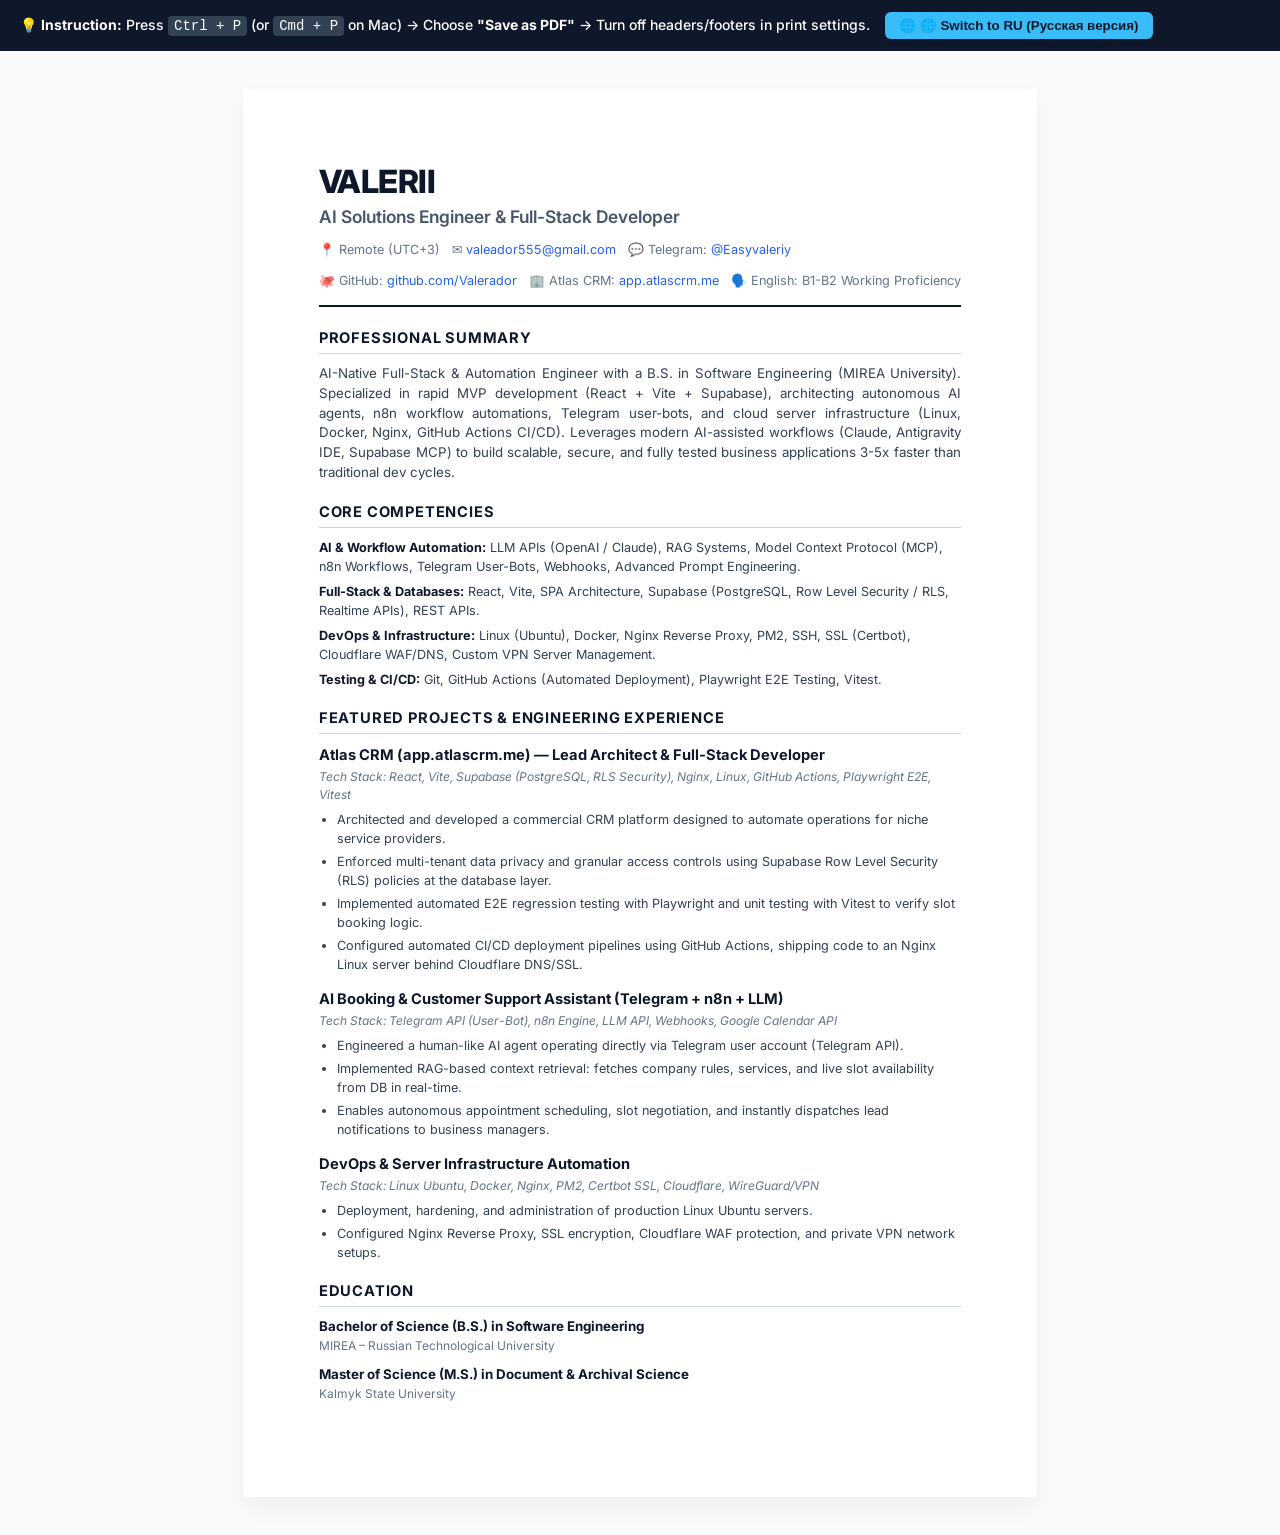
==== commit 3bc73566: "fix: update Atlas CRM and studio links to app.atlascrm.me and atlascrm.me" ====
--- a/resume_printable.html
+++ b/resume_printable.html
@@ -211,6 +211,7 @@
                 <span class="contact-item">✉️ <a href="mailto:valeador555@gmail.com">valeador555@gmail.com</a></span>
                 <span class="contact-item">💬 Telegram: <a href="https://t.me/Easyvaleriy" target="_blank">@Easyvaleriy</a></span>
                 <span class="contact-item">🐙 GitHub: <a href="https://github.com/Valerador" target="_blank">github.com/Valerador</a></span>
+                <span class="contact-item">🏢 Atlas CRM: <a href="https://app.atlascrm.me" target="_blank">app.atlascrm.me</a></span>
                 <span class="contact-item" id="cv-lang-prof">🗣️ English: B1-B2 Working Proficiency</span>
             </div>
         </header>
@@ -240,7 +241,7 @@
 
             <div class="project-item">
                 <div class="project-header">
-                    <div class="project-title" id="cv-p1-title">Atlas CRM (MVP) — Lead Architect & Full-Stack Developer</div>
+                    <div class="project-title" id="cv-p1-title">Atlas CRM (app.atlascrm.me) — Lead Architect & Full-Stack Developer</div>
                 </div>
                 <div class="project-tech" id="cv-p1-tech">Tech Stack: React, Vite, Supabase (PostgreSQL, RLS Security), Nginx, Linux, GitHub Actions, Playwright E2E, Vitest</div>
                 <ul class="project-bullets" id="cv-p1-bullets">
@@ -311,7 +312,7 @@
                     '<strong>Testing & CI/CD:</strong> Git, GitHub Actions (Automated Deployment), Playwright E2E Testing, Vitest.'
                 ],
                 stitleProjects: 'Featured Projects & Engineering Experience',
-                p1Title: 'Atlas CRM (MVP) — Lead Architect & Full-Stack Developer',
+                p1Title: 'Atlas CRM (app.atlascrm.me) — Lead Architect & Full-Stack Developer',
                 p1Tech: 'Tech Stack: React, Vite, Supabase (PostgreSQL, RLS Security), Nginx, Linux, GitHub Actions, Playwright E2E, Vitest',
                 p1Bullets: [
                     'Architected and developed a commercial CRM platform designed to automate operations for niche service providers.',
@@ -356,7 +357,7 @@
                     '<strong>Тестирование и CI/CD:</strong> Git, GitHub Actions (Автоматический деплой), Playwright E2E Тестирование, Vitest.'
                 ],
                 stitleProjects: 'Коммерческие проекты и опыт разработки',
-                p1Title: 'Atlas CRM (MVP) — Ведущий архитектор & Full-Stack разработчик',
+                p1Title: 'Atlas CRM (app.atlascrm.me) — Ведущий архитектор & Full-Stack разработчик',
                 p1Tech: 'Стек: React, Vite, Supabase (PostgreSQL, RLS), Nginx, Linux, GitHub Actions, Playwright E2E, Vitest',
                 p1Bullets: [
                     'Спроектировал и разработал коммерческую CRM-платформу для автоматизации процессов в нишевых сервисных компаниях.',
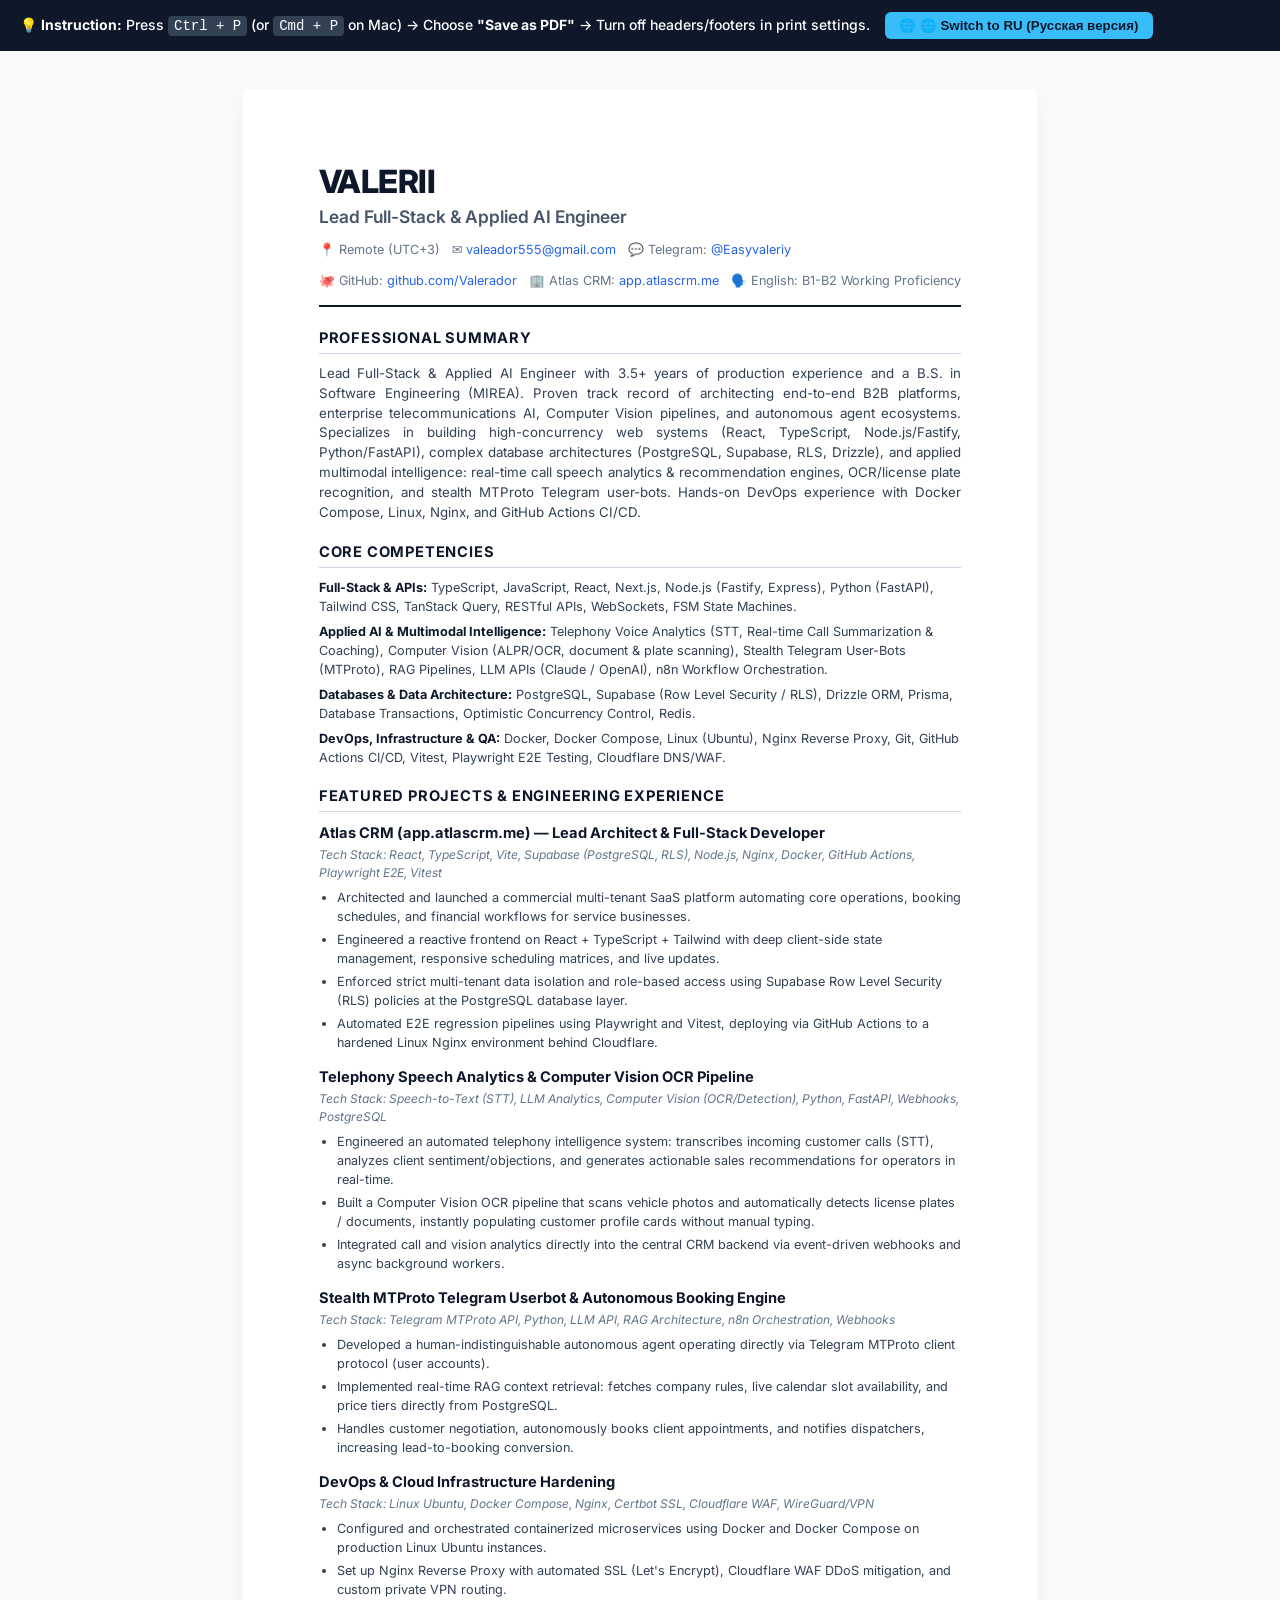
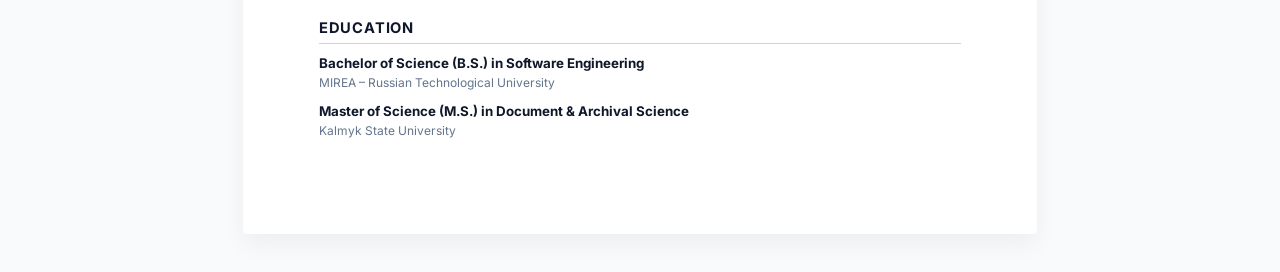
==== commit 3394b936: "feat(cv): update with telephony speech AI, computer vision OCR, and stealth userbots" ====
--- a/resume_printable.html
+++ b/resume_printable.html
@@ -205,7 +205,7 @@
         <!-- HEADER -->
         <header class="header">
             <h1 class="name" id="cv-name">VALERII</h1>
-            <div class="role" id="cv-role">AI Solutions Engineer & Full-Stack Developer</div>
+            <div class="role" id="cv-role">Lead Full-Stack & Applied AI Engineer</div>
             <div class="contact-bar">
                 <span class="contact-item" id="cv-location">📍 Remote (UTC+3)</span>
                 <span class="contact-item">✉️ <a href="mailto:valeador555@gmail.com">valeador555@gmail.com</a></span>
@@ -220,7 +220,7 @@
         <section class="section">
             <h2 class="section-title" id="cv-stitle-summary">Professional Summary</h2>
             <p class="summary-text" id="cv-summary-text">
-                AI-Native Full-Stack & Automation Engineer with a B.S. in Software Engineering (MIREA University). Specialized in rapid MVP development (React + Vite + Supabase), architecting autonomous AI agents, n8n workflow automations, Telegram user-bots, and cloud server infrastructure (Linux, Docker, Nginx, GitHub Actions CI/CD). Leverages modern AI-assisted workflows (Claude, Antigravity IDE, Supabase MCP) to build scalable, secure, and fully tested business applications 3-5x faster than traditional dev cycles.
+                Lead Full-Stack & Applied AI Engineer with 3.5+ years of production experience and a B.S. in Software Engineering (MIREA). Proven track record of architecting end-to-end B2B platforms, enterprise telecommunications AI, Computer Vision pipelines, and autonomous agent ecosystems. Specializes in building high-concurrency web systems (React, TypeScript, Node.js/Fastify, Python/FastAPI), complex database architectures (PostgreSQL, Supabase, RLS, Drizzle), and applied multimodal intelligence: real-time call speech analytics & recommendation engines, OCR/license plate recognition, and stealth MTProto Telegram user-bots. Hands-on DevOps experience with Docker Compose, Linux, Nginx, and GitHub Actions CI/CD.
             </p>
         </section>
 
@@ -228,10 +228,10 @@
         <section class="section">
             <h2 class="section-title" id="cv-stitle-comp">Core Competencies</h2>
             <ul class="skills-list" id="cv-skills-list">
-                <li><strong>AI & Workflow Automation:</strong> LLM APIs (OpenAI / Claude), RAG Systems, Model Context Protocol (MCP), n8n Workflows, Telegram User-Bots, Webhooks, Advanced Prompt Engineering.</li>
-                <li><strong>Full-Stack & Databases:</strong> React, Vite, SPA Architecture, Supabase (PostgreSQL, Row Level Security / RLS, Realtime APIs), REST APIs.</li>
-                <li><strong>DevOps & Infrastructure:</strong> Linux (Ubuntu), Docker, Nginx Reverse Proxy, PM2, SSH, SSL (Certbot), Cloudflare WAF/DNS, Custom VPN Server Management.</li>
-                <li><strong>Testing & CI/CD:</strong> Git, GitHub Actions (Automated Deployment), Playwright E2E Testing, Vitest.</li>
+                <li><strong>Full-Stack & APIs:</strong> TypeScript, JavaScript, React, Next.js, Node.js (Fastify, Express), Python (FastAPI), Tailwind CSS, TanStack Query, RESTful APIs, WebSockets, FSM State Machines.</li>
+                <li><strong>Applied AI & Multimodal Intelligence:</strong> Telephony Voice Analytics (STT, Real-time Call Summarization & Coaching), Computer Vision (ALPR/OCR, document & plate scanning), Stealth Telegram User-Bots (MTProto), RAG Pipelines, LLM APIs (Claude / OpenAI), n8n Workflow Orchestration.</li>
+                <li><strong>Databases & Data Architecture:</strong> PostgreSQL, Supabase (Row Level Security / RLS), Drizzle ORM, Prisma, Database Transactions, Optimistic Concurrency Control, Redis.</li>
+                <li><strong>DevOps, Infrastructure & QA:</strong> Docker, Docker Compose, Linux (Ubuntu), Nginx Reverse Proxy, Git, GitHub Actions CI/CD, Vitest, Playwright E2E Testing, Cloudflare DNS/WAF.</li>
             </ul>
         </section>
 
@@ -243,35 +243,47 @@
                 <div class="project-header">
                     <div class="project-title" id="cv-p1-title">Atlas CRM (app.atlascrm.me) — Lead Architect & Full-Stack Developer</div>
                 </div>
-                <div class="project-tech" id="cv-p1-tech">Tech Stack: React, Vite, Supabase (PostgreSQL, RLS Security), Nginx, Linux, GitHub Actions, Playwright E2E, Vitest</div>
+                <div class="project-tech" id="cv-p1-tech">Tech Stack: React, TypeScript, Vite, Supabase (PostgreSQL, RLS), Node.js, Nginx, Docker, GitHub Actions, Playwright E2E, Vitest</div>
                 <ul class="project-bullets" id="cv-p1-bullets">
-                    <li>Architected and developed a commercial CRM platform designed to automate operations for niche service providers.</li>
-                    <li>Enforced multi-tenant data privacy and granular access controls using Supabase Row Level Security (RLS) policies at the database layer.</li>
-                    <li>Implemented automated E2E regression testing with Playwright and unit testing with Vitest to verify slot booking logic.</li>
-                    <li>Configured automated CI/CD deployment pipelines using GitHub Actions, shipping code to an Nginx Linux server behind Cloudflare DNS/SSL.</li>
+                    <li>Architected and launched a commercial multi-tenant SaaS platform automating core operations, booking schedules, and financial workflows for service businesses.</li>
+                    <li>Engineered a reactive frontend on React + TypeScript + Tailwind with deep client-side state management, responsive scheduling matrices, and live updates.</li>
+                    <li>Enforced strict multi-tenant data isolation and role-based access using Supabase Row Level Security (RLS) policies at the PostgreSQL database layer.</li>
+                    <li>Automated E2E regression pipelines using Playwright and Vitest, deploying via GitHub Actions to a hardened Linux Nginx environment behind Cloudflare.</li>
                 </ul>
             </div>
 
             <div class="project-item">
                 <div class="project-header">
-                    <div class="project-title" id="cv-p2-title">AI Booking & Customer Support Assistant (Telegram + n8n + LLM)</div>
-                </div>
-                <div class="project-tech" id="cv-p2-tech">Tech Stack: Telegram API (User-Bot), n8n Engine, LLM API, Webhooks, Google Calendar API</div>
+                    <div class="project-title" id="cv-p2-title">Telephony Speech Analytics & Computer Vision OCR Pipeline</div>
+                </div>
+                <div class="project-tech" id="cv-p2-tech">Tech Stack: Speech-to-Text (STT), LLM Analytics, Computer Vision (OCR/Detection), Python, FastAPI, Webhooks, PostgreSQL</div>
                 <ul class="project-bullets" id="cv-p2-bullets">
-                    <li>Engineered a human-like AI agent operating directly via Telegram user account (Telegram API).</li>
-                    <li>Implemented RAG-based context retrieval: fetches company rules, services, and live slot availability from DB in real-time.</li>
-                    <li>Enables autonomous appointment scheduling, slot negotiation, and instantly dispatches lead notifications to business managers.</li>
+                    <li>Engineered an automated telephony intelligence system: transcribes incoming customer calls (STT), analyzes client sentiment/objections, and generates actionable sales recommendations for operators in real-time.</li>
+                    <li>Built a Computer Vision OCR pipeline that scans vehicle photos and automatically detects license plates / documents, instantly populating customer profile cards without manual typing.</li>
+                    <li>Integrated call and vision analytics directly into the central CRM backend via event-driven webhooks and async background workers.</li>
                 </ul>
             </div>
 
             <div class="project-item">
                 <div class="project-header">
-                    <div class="project-title" id="cv-p3-title">DevOps & Server Infrastructure Automation</div>
-                </div>
-                <div class="project-tech" id="cv-p3-tech">Tech Stack: Linux Ubuntu, Docker, Nginx, PM2, Certbot SSL, Cloudflare, WireGuard/VPN</div>
+                    <div class="project-title" id="cv-p3-title">Stealth MTProto Telegram Userbot & Autonomous Booking Engine</div>
+                </div>
+                <div class="project-tech" id="cv-p3-tech">Tech Stack: Telegram MTProto API, Python, LLM API, RAG Architecture, n8n Orchestration, Webhooks</div>
                 <ul class="project-bullets" id="cv-p3-bullets">
-                    <li>Deployment, hardening, and administration of production Linux Ubuntu servers.</li>
-                    <li>Configured Nginx Reverse Proxy, SSL encryption, Cloudflare WAF protection, and private VPN network setups.</li>
+                    <li>Developed a human-indistinguishable autonomous agent operating directly via Telegram MTProto client protocol (user accounts).</li>
+                    <li>Implemented real-time RAG context retrieval: fetches company rules, live calendar slot availability, and price tiers directly from PostgreSQL.</li>
+                    <li>Handles customer negotiation, autonomously books client appointments, and notifies dispatchers, increasing lead-to-booking conversion.</li>
+                </ul>
+            </div>
+
+            <div class="project-item">
+                <div class="project-header">
+                    <div class="project-title" id="cv-p4-title">DevOps & Cloud Infrastructure Hardening</div>
+                </div>
+                <div class="project-tech" id="cv-p4-tech">Tech Stack: Linux Ubuntu, Docker Compose, Nginx, Certbot SSL, Cloudflare WAF, WireGuard/VPN</div>
+                <ul class="project-bullets" id="cv-p4-bullets">
+                    <li>Configured and orchestrated containerized microservices using Docker and Docker Compose on production Linux Ubuntu instances.</li>
+                    <li>Set up Nginx Reverse Proxy with automated SSL (Let's Encrypt), Cloudflare WAF DDoS mitigation, and custom private VPN routing.</li>
                 </ul>
             </div>
         </section>
@@ -295,43 +307,50 @@
     <script>
         const cvData = {
             EN: {
-                title: "Valerii - AI Solutions & Full-Stack Engineer CV",
+                title: "Valerii - Lead Full-Stack & Applied AI Engineer CV",
                 printInst: '💡 <strong>Instruction:</strong> Press <kbd style="background: #334155; padding: 2px 6px; border-radius: 4px;">Ctrl + P</kbd> (or <kbd style="background: #334155; padding: 2px 6px; border-radius: 4px;">Cmd + P</kbd> on Mac) → Choose <strong>"Save as PDF"</strong> → Turn off headers/footers in print settings.',
                 btnText: '🌐 Switch to RU (Русская версия)',
                 name: 'VALERII',
-                role: 'AI Solutions Engineer & Full-Stack Developer',
+                role: 'Lead Full-Stack & Applied AI Engineer',
                 location: '📍 Remote (UTC+3)',
                 langProf: '🗣️ English: B1-B2 Working Proficiency',
                 stitleSummary: 'Professional Summary',
-                summaryText: 'AI-Native Full-Stack & Automation Engineer with a B.S. in Software Engineering (MIREA University). Specialized in rapid MVP development (React + Vite + Supabase), architecting autonomous AI agents, n8n workflow automations, Telegram user-bots, and cloud server infrastructure (Linux, Docker, Nginx, GitHub Actions CI/CD). Leverages modern AI-assisted workflows (Claude, Antigravity IDE, Supabase MCP) to build scalable, secure, and fully tested business applications 3-5x faster than traditional dev cycles.',
+                summaryText: 'Lead Full-Stack & Applied AI Engineer with 3.5+ years of production experience and a B.S. in Software Engineering (MIREA). Proven track record of architecting end-to-end B2B platforms, enterprise telecommunications AI, Computer Vision pipelines, and autonomous agent ecosystems. Specializes in building high-concurrency web systems (React, TypeScript, Node.js/Fastify, Python/FastAPI), complex database architectures (PostgreSQL, Supabase, RLS, Drizzle), and applied multimodal intelligence: real-time call speech analytics & recommendation engines, OCR/license plate recognition, and stealth MTProto Telegram user-bots. Hands-on DevOps experience with Docker Compose, Linux, Nginx, and GitHub Actions CI/CD.',
                 stitleComp: 'Core Competencies',
                 skills: [
-                    '<strong>AI & Workflow Automation:</strong> LLM APIs (OpenAI / Claude), RAG Systems, Model Context Protocol (MCP), n8n Workflows, Telegram User-Bots, Webhooks, Advanced Prompt Engineering.',
-                    '<strong>Full-Stack & Databases:</strong> React, Vite, SPA Architecture, Supabase (PostgreSQL, Row Level Security / RLS, Realtime APIs), REST APIs.',
-                    '<strong>DevOps & Infrastructure:</strong> Linux (Ubuntu), Docker, Nginx Reverse Proxy, PM2, SSH, SSL (Certbot), Cloudflare WAF/DNS, Custom VPN Server Management.',
-                    '<strong>Testing & CI/CD:</strong> Git, GitHub Actions (Automated Deployment), Playwright E2E Testing, Vitest.'
+                    '<strong>Full-Stack & APIs:</strong> TypeScript, JavaScript, React, Next.js, Node.js (Fastify, Express), Python (FastAPI), Tailwind CSS, TanStack Query, RESTful APIs, WebSockets, FSM State Machines.',
+                    '<strong>Applied AI & Multimodal Intelligence:</strong> Telephony Voice Analytics (STT, Real-time Call Summarization & Coaching), Computer Vision (ALPR/OCR, document & plate scanning), Stealth Telegram User-Bots (MTProto), RAG Pipelines, LLM APIs (Claude / OpenAI), n8n Workflow Orchestration.',
+                    '<strong>Databases & Data Architecture:</strong> PostgreSQL, Supabase (Row Level Security / RLS), Drizzle ORM, Prisma, Database Transactions, Optimistic Concurrency Control, Redis.',
+                    '<strong>DevOps, Infrastructure & QA:</strong> Docker, Docker Compose, Linux (Ubuntu), Nginx Reverse Proxy, Git, GitHub Actions CI/CD, Vitest, Playwright E2E Testing, Cloudflare DNS/WAF.'
                 ],
                 stitleProjects: 'Featured Projects & Engineering Experience',
                 p1Title: 'Atlas CRM (app.atlascrm.me) — Lead Architect & Full-Stack Developer',
-                p1Tech: 'Tech Stack: React, Vite, Supabase (PostgreSQL, RLS Security), Nginx, Linux, GitHub Actions, Playwright E2E, Vitest',
+                p1Tech: 'Tech Stack: React, TypeScript, Vite, Supabase (PostgreSQL, RLS), Node.js, Nginx, Docker, GitHub Actions, Playwright E2E, Vitest',
                 p1Bullets: [
-                    'Architected and developed a commercial CRM platform designed to automate operations for niche service providers.',
-                    'Enforced multi-tenant data privacy and granular access controls using Supabase Row Level Security (RLS) policies at the database layer.',
-                    'Implemented automated E2E regression testing with Playwright and unit testing with Vitest to verify slot booking logic.',
-                    'Configured automated CI/CD deployment pipelines using GitHub Actions, shipping code to an Nginx Linux server behind Cloudflare DNS/SSL.'
-                ],
-                p2Title: 'AI Booking & Customer Support Assistant (Telegram + n8n + LLM)',
-                p2Tech: 'Tech Stack: Telegram API (User-Bot), n8n Engine, LLM API, Webhooks, Google Calendar API',
+                    'Architected and launched a commercial multi-tenant SaaS platform automating core operations, booking schedules, and financial workflows for service businesses.',
+                    'Engineered a reactive frontend on React + TypeScript + Tailwind with deep client-side state management, responsive scheduling matrices, and live updates.',
+                    'Enforced strict multi-tenant data isolation and role-based access using Supabase Row Level Security (RLS) policies at the PostgreSQL database layer.',
+                    'Automated E2E regression pipelines using Playwright and Vitest, deploying via GitHub Actions to a hardened Linux Nginx environment behind Cloudflare.'
+                ],
+                p2Title: 'Telephony Speech Analytics & Computer Vision OCR Pipeline',
+                p2Tech: 'Tech Stack: Speech-to-Text (STT), LLM Analytics, Computer Vision (OCR/Detection), Python, FastAPI, Webhooks, PostgreSQL',
                 p2Bullets: [
-                    'Engineered a human-like AI agent operating directly via Telegram user account (Telegram API).',
-                    'Implemented RAG-based context retrieval: fetches company rules, services, and live slot availability from DB in real-time.',
-                    'Enables autonomous appointment scheduling, slot negotiation, and instantly dispatches lead notifications to business managers.'
-                ],
-                p3Title: 'DevOps & Server Infrastructure Automation',
-                p3Tech: 'Tech Stack: Linux Ubuntu, Docker, Nginx, PM2, Certbot SSL, Cloudflare, WireGuard/VPN',
+                    'Engineered an automated telephony intelligence system: transcribes incoming customer calls (STT), analyzes client sentiment/objections, and generates actionable sales recommendations for operators in real-time.',
+                    'Built a Computer Vision OCR pipeline that scans vehicle photos and automatically detects license plates / documents, instantly populating customer profile cards without manual typing.',
+                    'Integrated call and vision analytics directly into the central CRM backend via event-driven webhooks and async background workers.'
+                ],
+                p3Title: 'Stealth MTProto Telegram Userbot & Autonomous Booking Engine',
+                p3Tech: 'Tech Stack: Telegram MTProto API, Python, LLM API, RAG Architecture, n8n Orchestration, Webhooks',
                 p3Bullets: [
-                    'Deployment, hardening, and administration of production Linux Ubuntu servers.',
-                    'Configured Nginx Reverse Proxy, SSL encryption, Cloudflare WAF protection, and private VPN network setups.'
+                    'Developed a human-indistinguishable autonomous agent operating directly via Telegram MTProto client protocol (user accounts).',
+                    'Implemented real-time RAG context retrieval: fetches company rules, live calendar slot availability, and price tiers directly from PostgreSQL.',
+                    'Handles customer negotiation, autonomously books client appointments, and notifies dispatchers, increasing lead-to-booking conversion.'
+                ],
+                p4Title: 'DevOps & Cloud Infrastructure Hardening',
+                p4Tech: 'Tech Stack: Linux Ubuntu, Docker Compose, Nginx, Certbot SSL, Cloudflare WAF, WireGuard/VPN',
+                p4Bullets: [
+                    'Configured and orchestrated containerized microservices using Docker and Docker Compose on production Linux Ubuntu instances.',
+                    'Set up Nginx Reverse Proxy with automated SSL (Let\'s Encrypt), Cloudflare WAF DDoS mitigation, and custom private VPN routing.'
                 ],
                 stitleEdu: 'Education',
                 edu: [
@@ -340,43 +359,50 @@
                 ]
             },
             RU: {
-                title: "Валерий - AI & Full-Stack Разработчик Резюме CV",
+                title: "Валерий - Ведущий Fullstack & Applied AI Разработчик Резюме CV",
                 printInst: '💡 <strong>Инструкция:</strong> Нажмите <kbd style="background: #334155; padding: 2px 6px; border-radius: 4px;">Ctrl + P</kbd> (или <kbd style="background: #334155; padding: 2px 6px; border-radius: 4px;">Cmd + P</kbd> на Mac) → Выберите <strong>"Сохранить как PDF"</strong> → Отключите верхние/нижние колонтитулы.',
                 btnText: '🌐 Switch to EN (English version)',
                 name: 'ВАЛЕРИЙ',
-                role: 'AI Solutions Engineer & Full-Stack Разработчик',
+                role: 'Ведущий Fullstack & Applied AI Разработчик',
                 location: '📍 Удаленно (UTC+3)',
                 langProf: '🗣️ Английский язык: B1-B2 Working Proficiency',
                 stitleSummary: 'О себе и квалификации',
-                summaryText: 'Full-stack & AI-разработчик с высшим профильным образованием (МИРЭА, Программная инженерия). Специализируется на быстрой разработке MVP-систем (React + Vite + Supabase), проектировании автономных ИИ-агентов, n8n-пайплайнов автоматизации, Telegram-юзерботов и серверной инфраструктуры (Linux, Docker, Nginx, GitHub Actions CI/CD). Активно использует современные ИИ-ассистенты (Claude, Antigravity IDE, Supabase MCP) для создания масштабируемых, защищенных и покрытых тестами бизнес-приложений в 3-5 раз быстрее традиционной разработки.',
+                summaryText: 'Ведущий Fullstack-разработчик и архитектор прикладных AI-решений с профильным высшим образованием (МИРЭА, «Программная инженерия») и 3.5+ годами коммерческого опыта. Специализируется на разработке сложных веб-систем (React, Next.js, TypeScript, Node.js/Fastify, Python/FastAPI), проектировании отказоустойчивых баз данных (PostgreSQL, Supabase, транзакции, RLS) и создании мультимодальных систем: речевая аналитика звонков с выдачей рекомендаций менеджерам в реальном времени, компьютерное зрение (распознавание автономеров/документов по фото), а также автономные Telegram MTProto юзер-боты для бесшовной конверсии лидов. Полный цикл DevOps: Docker Compose, Linux Ubuntu, Nginx, GitHub Actions CI/CD.',
                 stitleComp: 'Ключевые компетенции',
                 skills: [
-                    '<strong>ИИ и Автоматизация:</strong> LLM APIs (OpenAI / Claude), RAG-системы, Model Context Protocol (MCP), n8n Workflows, Telegram User-Bots, Webhooks, Промпт-инжиниринг.',
-                    '<strong>Full-Stack и СУБД:</strong> React, Vite, SPA Архитектура, Supabase (PostgreSQL, Row Level Security / RLS, Realtime APIs), REST APIs.',
-                    '<strong>DevOps и Инфраструктура:</strong> Linux (Ubuntu), Docker, Nginx Reverse Proxy, PM2, SSH, SSL (Certbot), Cloudflare WAF/DNS, Настройка VPN-серверов.',
-                    '<strong>Тестирование и CI/CD:</strong> Git, GitHub Actions (Автоматический деплой), Playwright E2E Тестирование, Vitest.'
+                    '<strong>Full-Stack и Backend:</strong> TypeScript, JavaScript, React, Next.js, Node.js (Fastify, Express), Python (FastAPI), Tailwind CSS, TanStack Query, REST APIs, WebSockets, FSM стейт-машины.',
+                    '<strong>Прикладной ИИ и Мультимодальные Системы:</strong> Речевая аналитика звонков (STT, суммаризация, подсказки операторам), Компьютерное зрение (OCR, автораспознавание номеров и документов), Telegram MTProto юзер-боты, RAG-архитектуры, LLM APIs (Claude / OpenAI), n8n-оркестрация.',
+                    '<strong>Базы данных и Архитектура:</strong> PostgreSQL, Supabase (Row Level Security / RLS), Drizzle ORM, Prisma, Транзакции БД, Оптимистичные блокировки, Redis.',
+                    '<strong>DevOps, Инфраструктура и QA:</strong> Docker, Docker Compose, Linux (Ubuntu), Nginx Reverse Proxy, Git, GitHub Actions CI/CD, Vitest, Playwright E2E Тестирование, Cloudflare.'
                 ],
                 stitleProjects: 'Коммерческие проекты и опыт разработки',
                 p1Title: 'Atlas CRM (app.atlascrm.me) — Ведущий архитектор & Full-Stack разработчик',
-                p1Tech: 'Стек: React, Vite, Supabase (PostgreSQL, RLS), Nginx, Linux, GitHub Actions, Playwright E2E, Vitest',
+                p1Tech: 'Стек: React, TypeScript, Vite, Supabase (PostgreSQL, RLS), Node.js, Nginx, Docker, GitHub Actions, Playwright E2E, Vitest',
                 p1Bullets: [
-                    'Спроектировал и разработал коммерческую CRM-платформу для автоматизации процессов в нишевых сервисных компаниях.',
-                    'Реализовал строгое разграничение прав доступа к данным с помощью полисов Supabase Row Level Security (RLS) на уровне СУБД.',
-                    'Настроил автоматические сквозные тесты (E2E) с Playwright и юнит-тесты Vitest для проверки логики онлайн-записи.',
-                    'Автоматизировал CI/CD деплой через GitHub Actions на Linux-сервер Nginx под защитой Cloudflare DNS/SSL.'
-                ],
-                p2Title: 'ИИ-Бот Онлайн-Записи и Консультации (Telegram + n8n + LLM)',
-                p2Tech: 'Стек: Telegram API (User-Bot), n8n Engine, LLM API, Webhooks, Google Calendar API',
+                    'Спроектировал и вывел в production коммерческую multi-tenant SaaS-платформу для автоматизации бронирования, клиентской базы и финансов сервисного бизнеса.',
+                    'Разработал реактивный фронтенд на React + TypeScript + Tailwind с интерактивными матрицами расписания, фильтрами и real-time обновлениями.',
+                    'Реализовал изоляцию данных и ролевую модель доступа на уровне СУБД с помощью политик Supabase Row Level Security (RLS) в PostgreSQL.',
+                    'Настроил сквозное E2E тестирование на Playwright и юнит-тесты Vitest, автоматизировав CI/CD деплой через GitHub Actions на защищенный Linux/Nginx сервер.'
+                ],
+                p2Title: 'Речевая Аналитика Звонков & Компьютерное Зрение (OCR автономеров)',
+                p2Tech: 'Стек: Speech-to-Text (STT), LLM Аналитика, Computer Vision (OCR/Детекция), Python, FastAPI, Вебхуки, PostgreSQL',
                 p2Bullets: [
-                    'Создал умного ИИ-агента, ведущего диалоги от лица Telegram-аккаунта (Telegram API).',
-                    'Внедрил извлечение контекста RAG: бот извлекает правила компании, прайс-лист и свободные слоты из СУБД в режиме реального времени.',
-                    'Реализовал автономное согласование времени записи и автоматическую отправку уведомлений менеджерам.'
-                ],
-                p3Title: 'DevOps & Автоматизация Серверной Инфраструктуры',
-                p3Tech: 'Стек: Linux Ubuntu, Docker, Nginx, PM2, Certbot SSL, Cloudflare, WireGuard/VPN',
+                    'Спроектировал систему речевой аналитики звонков: транскрибация речи (STT), выделение потребностей/возражений клиента с помощью LLM и выдача рекомендаций операторам в реальном времени.',
+                    'Разработал модуль компьютерного зрения (Computer Vision / OCR) для распознавания автомобильных номеров и документов по фото с автозаполнением карточек в CRM.',
+                    'Связал речевой анализ и машинное зрение с бэкендом CRM через событийно-ориентированные вебхуки и асинхронные воркеры.'
+                ],
+                p3Title: 'Автономный Telegram MTProto Юзер-бот & Движок Онлайн-Записи',
+                p3Tech: 'Стек: Telegram MTProto API, Python, LLM API, RAG Архитектура, n8n Оркестрация, Вебхуки',
                 p3Bullets: [
-                    'Развертывание, защита и администрирование Linux Ubuntu серверов.',
-                    'Конфигурация Nginx Reverse Proxy, SSL-шифрования, проксирования Cloudflare WAF и защищенных VPN-сетей.'
+                    'Разработал автономного агента, ведущего естественный диалог от лица живого оператора через протокол MTProto (Telegram Userbot).',
+                    'Внедрил RAG-систему реального времени: бот на лету сверяется с базой знаний, проверяет свободные слоты в CRM и согласует запись.',
+                    'Автоматизировал дожим лидов и запись клиентов без участия человека, повысив конверсию из первого обращения в сделку.'
+                ],
+                p4Title: 'DevOps & Защита Серверной Инфраструктуры',
+                p4Tech: 'Стек: Linux Ubuntu, Docker Compose, Nginx, Certbot SSL, Cloudflare WAF, WireGuard/VPN',
+                p4Bullets: [
+                    'Развертывание и оркестрация контейнеров через Docker и Docker Compose на серверах Linux Ubuntu.',
+                    'Настройка обратного прокси Nginx с автообновлением SSL (Let\'s Encrypt), защита от DDoS через Cloudflare WAF и защищенные VPN-шлюзы.'
                 ],
                 stitleEdu: 'Образование',
                 edu: [
@@ -419,6 +445,10 @@
             document.getElementById('cv-p3-tech').textContent = data.p3Tech;
             document.getElementById('cv-p3-bullets').innerHTML = data.p3Bullets.map(b => `<li>${b}</li>`).join('');
 
+            document.getElementById('cv-p4-title').textContent = data.p4Title;
+            document.getElementById('cv-p4-tech').textContent = data.p4Tech;
+            document.getElementById('cv-p4-bullets').innerHTML = data.p4Bullets.map(b => `<li>${b}</li>`).join('');
+
             document.getElementById('cv-stitle-edu').textContent = data.stitleEdu;
             document.getElementById('cv-edu-content').innerHTML = data.edu.map(e => `
                 <div class="edu-item">
